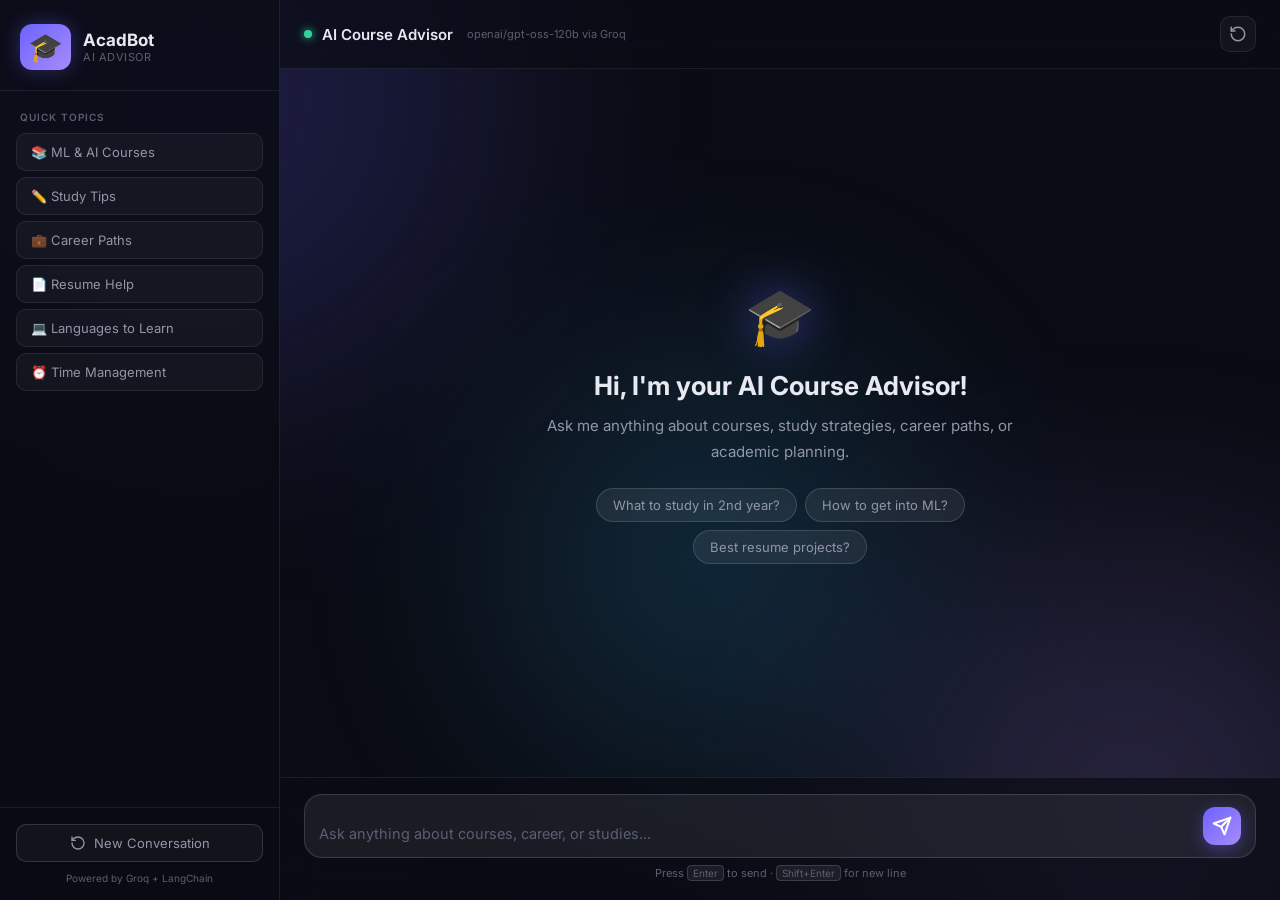
==== CHATBOT/templates/index.html @ 5ac53684 "Embed self-contained inline CSS and JS inside index.html for instant Vercel rendering" ====
<!DOCTYPE html>
<html lang="en">
<head>
  <meta charset="UTF-8" />
  <meta name="viewport" content="width=device-width, initial-scale=1.0" />
  <title>AI Course Advisor — Powered by Groq</title>
  <meta name="description" content="Your personal AI academic advisor for engineering students. Get instant help with courses, study tips, and career guidance." />
  <link rel="preconnect" href="https://fonts.googleapis.com" />
  <link href="https://fonts.googleapis.com/css2?family=Inter:wght@300;400;500;600;700&display=swap" rel="stylesheet" />
  <style>
/* =============================================
   AcadBot – AI Course Advisor — Global Styles
   ============================================= */

*, *::before, *::after { box-sizing: border-box; margin: 0; padding: 0; }

:root {
  --bg:           #0a0c14;
  --bg-2:         #0f1221;
  --surface:      rgba(255,255,255,0.04);
  --surface-2:    rgba(255,255,255,0.07);
  --border:       rgba(255,255,255,0.08);
  --border-2:     rgba(255,255,255,0.14);
  --accent:       #6c63ff;
  --accent-2:     #a78bfa;
  --accent-glow:  rgba(108,99,255,0.35);
  --user-bg:      linear-gradient(135deg, #6c63ff, #a78bfa);
  --bot-bg:       rgba(255,255,255,0.05);
  --text:         #e8e9f0;
  --text-2:       #9395a8;
  --text-3:       #5c5e72;
  --success:      #34d399;
  --sidebar-w:    280px;
  --radius:       18px;
  --radius-sm:    10px;
  --shadow:       0 8px 32px rgba(0,0,0,0.4);
  --transition:   0.2s ease;
}

html, body {
  height: 100%;
  font-family: 'Inter', -apple-system, sans-serif;
  background: var(--bg);
  color: var(--text);
  overflow: hidden;
}

/* ---- Animated background orbs ---- */
.bg-orbs {
  position: fixed; inset: 0; pointer-events: none; z-index: 0;
  overflow: hidden;
}
.orb {
  position: absolute; border-radius: 50%; filter: blur(120px); opacity: 0.18;
  animation: drift 20s ease-in-out infinite;
}
.orb-1 { width: 600px; height: 600px; background: #6c63ff; top: -200px; left: -100px; animation-delay: 0s; }
.orb-2 { width: 500px; height: 500px; background: #a78bfa; bottom: -150px; right: -100px; animation-delay: -8s; }
.orb-3 { width: 400px; height: 400px; background: #38bdf8; top: 40%; left: 40%; animation-delay: -14s; }

@keyframes drift {
  0%, 100% { transform: translate(0,0) scale(1); }
  33%       { transform: translate(30px,-40px) scale(1.06); }
  66%       { transform: translate(-20px,30px) scale(0.95); }
}

/* ---- App Layout ---- */
.app-wrapper {
  position: relative; z-index: 1;
  display: flex; height: 100vh; overflow: hidden;
}

/* ===================== SIDEBAR ===================== */
.sidebar {
  width: var(--sidebar-w);
  flex-shrink: 0;
  background: rgba(10,12,20,0.85);
  backdrop-filter: blur(20px);
  border-right: 1px solid var(--border);
  display: flex; flex-direction: column;
  transition: transform var(--transition);
  z-index: 100;
}

.sidebar-header {
  padding: 24px 20px 20px;
  border-bottom: 1px solid var(--border);
}
.logo {
  display: flex; align-items: center; gap: 12px;
}
.logo-icon {
  font-size: 28px;
  background: linear-gradient(135deg, var(--accent), var(--accent-2));
  border-radius: 12px; padding: 6px 8px;
  box-shadow: 0 0 20px var(--accent-glow);
}
.logo-title { display: block; font-size: 17px; font-weight: 700; color: var(--text); }
.logo-sub   { display: block; font-size: 11px; font-weight: 400; color: var(--text-3); letter-spacing: 0.5px; text-transform: uppercase; }

.sidebar-section {
  flex: 1; padding: 20px 16px; overflow-y: auto;
}
.sidebar-label {
  font-size: 10px; font-weight: 600; letter-spacing: 1px;
  text-transform: uppercase; color: var(--text-3); margin-bottom: 10px; padding-left: 4px;
}
.quick-btn {
  width: 100%; text-align: left; background: var(--surface);
  border: 1px solid var(--border); color: var(--text-2);
  padding: 10px 14px; border-radius: var(--radius-sm); margin-bottom: 6px;
  font-size: 13px; font-family: inherit; cursor: pointer;
  transition: all var(--transition);
}
.quick-btn:hover {
  background: var(--surface-2); border-color: var(--accent);
  color: var(--text); transform: translateX(4px);
}

.sidebar-footer {
  padding: 16px; border-top: 1px solid var(--border);
}
.reset-btn {
  width: 100%; display: flex; align-items: center; justify-content: center; gap: 8px;
  background: var(--surface); border: 1px solid var(--border-2);
  color: var(--text-2); padding: 10px; border-radius: var(--radius-sm);
  font-size: 13px; font-family: inherit; cursor: pointer;
  transition: all var(--transition);
}
.reset-btn:hover { background: rgba(108,99,255,0.12); border-color: var(--accent); color: var(--accent-2); }
.sidebar-powered {
  text-align: center; font-size: 10px; color: var(--text-3); margin-top: 10px;
}

/* ===================== MAIN CHAT ===================== */
.chat-main {
  flex: 1; display: flex; flex-direction: column; overflow: hidden;
  min-width: 0;
}

/* Header */
.chat-header {
  display: flex; align-items: center; gap: 14px;
  padding: 16px 24px;
  background: rgba(10,12,20,0.7); backdrop-filter: blur(20px);
  border-bottom: 1px solid var(--border);
  flex-shrink: 0;
}
.menu-toggle {
  display: none; background: none; border: none; color: var(--text-2);
  cursor: pointer; padding: 4px; border-radius: 8px;
  transition: all var(--transition);
}
.menu-toggle:hover { background: var(--surface-2); color: var(--text); }
.header-info { display: flex; align-items: center; gap: 10px; flex: 1; }
.status-dot {
  width: 8px; height: 8px; border-radius: 50%; background: var(--success);
  box-shadow: 0 0 8px var(--success); flex-shrink: 0;
  animation: pulse-dot 2s ease-in-out infinite;
}
@keyframes pulse-dot {
  0%, 100% { box-shadow: 0 0 8px var(--success); }
  50%       { box-shadow: 0 0 16px var(--success); }
}
.header-title { font-size: 15px; font-weight: 600; }
.header-model { font-size: 11px; color: var(--text-3); margin-left: 4px; display: none; }
.header-actions { display: flex; gap: 8px; }
.icon-btn {
  background: var(--surface); border: 1px solid var(--border);
  color: var(--text-2); padding: 8px; border-radius: 10px; cursor: pointer;
  display: flex; align-items: center; justify-content: center;
  transition: all var(--transition);
}
.icon-btn:hover { background: var(--surface-2); color: var(--text); border-color: var(--border-2); }

/* Messages */
.chat-messages {
  flex: 1; overflow-y: auto; padding: 32px 24px;
  display: flex; flex-direction: column; gap: 20px;
  scroll-behavior: smooth;
}
.chat-messages::-webkit-scrollbar { width: 4px; }
.chat-messages::-webkit-scrollbar-track { background: transparent; }
.chat-messages::-webkit-scrollbar-thumb { background: var(--border-2); border-radius: 2px; }

/* Welcome */
.welcome-block {
  display: flex; flex-direction: column; align-items: center;
  text-align: center; padding: 40px 20px; max-width: 560px; margin: auto;
  animation: fadeUp 0.5s ease both;
}
.welcome-avatar {
  font-size: 56px; margin-bottom: 20px;
  filter: drop-shadow(0 0 24px rgba(108,99,255,0.5));
  animation: float 4s ease-in-out infinite;
}
@keyframes float {
  0%, 100% { transform: translateY(0); }
  50%       { transform: translateY(-10px); }
}
.welcome-title { font-size: 26px; font-weight: 700; margin-bottom: 12px; }
.welcome-sub { font-size: 15px; color: var(--text-2); line-height: 1.7; margin-bottom: 24px; }
.welcome-chips { display: flex; flex-wrap: wrap; gap: 8px; justify-content: center; }
.chip {
  padding: 8px 16px; border-radius: 100px; font-size: 13px;
  background: var(--surface-2); border: 1px solid var(--border-2);
  color: var(--text-2); cursor: pointer; transition: all var(--transition);
}
.chip:hover { background: rgba(108,99,255,0.2); border-color: var(--accent); color: var(--accent-2); }

/* Message rows */
.message-row {
  display: flex; align-items: flex-end; gap: 10px;
  animation: fadeUp 0.3s ease both;
}
.message-row.user  { flex-direction: row-reverse; }
.message-row.bot   { flex-direction: row; }

@keyframes fadeUp {
  from { opacity: 0; transform: translateY(14px); }
  to   { opacity: 1; transform: translateY(0); }
}

.avatar {
  width: 34px; height: 34px; border-radius: 50%; flex-shrink: 0;
  display: flex; align-items: center; justify-content: center; font-size: 16px;
}
.user .avatar { background: var(--user-bg); }
.bot  .avatar { background: var(--surface-2); border: 1px solid var(--border-2); }

.bubble {
  max-width: 72%; padding: 14px 18px; border-radius: var(--radius);
  font-size: 14.5px; line-height: 1.75; word-break: break-word;
}
.user .bubble {
  background: var(--user-bg);
  border-bottom-right-radius: 4px;
  box-shadow: 0 4px 20px rgba(108,99,255,0.3);
  color: #fff;
}
.bot .bubble {
  background: var(--bot-bg);
  border: 1px solid var(--border);
  border-bottom-left-radius: 4px;
  backdrop-filter: blur(12px);
}

/* Markdown-ish formatting in bot replies */
.bot .bubble p   { margin-bottom: 8px; }
.bot .bubble ul, .bot .bubble ol { padding-left: 20px; margin-bottom: 8px; }
.bot .bubble li  { margin-bottom: 4px; }
.bot .bubble strong { color: var(--accent-2); }
.bot .bubble code {
  background: rgba(255,255,255,0.08); padding: 2px 6px;
  border-radius: 5px; font-size: 13px; font-family: 'Courier New', monospace;
}

.timestamp {
  font-size: 10px; color: var(--text-3); margin-top: 4px;
  padding: 0 4px;
}
.user .timestamp { text-align: right; }

/* Typing indicator */
.typing-bubble {
  display: flex; align-items: center; gap: 5px;
  padding: 14px 18px;
}
.typing-bubble span {
  width: 7px; height: 7px; background: var(--text-3);
  border-radius: 50%; animation: bounce 1.2s ease-in-out infinite;
  display: inline-block;
}
.typing-bubble span:nth-child(2) { animation-delay: 0.2s; }
.typing-bubble span:nth-child(3) { animation-delay: 0.4s; }
@keyframes bounce {
  0%, 80%, 100% { transform: translateY(0); opacity: 0.5; }
  40%           { transform: translateY(-8px); opacity: 1; }
}

/* ===================== INPUT AREA ===================== */
.chat-input-area {
  padding: 16px 24px 20px;
  background: rgba(10,12,20,0.7); backdrop-filter: blur(20px);
  border-top: 1px solid var(--border); flex-shrink: 0;
}
.input-container {
  display: flex; align-items: flex-end; gap: 12px;
  background: var(--surface-2); border: 1px solid var(--border-2);
  border-radius: var(--radius); padding: 12px 14px;
  transition: border-color var(--transition), box-shadow var(--transition);
}
.input-container:focus-within {
  border-color: var(--accent);
  box-shadow: 0 0 0 3px var(--accent-glow);
}
.chat-input {
  flex: 1; background: none; border: none; outline: none; resize: none;
  color: var(--text); font-family: inherit; font-size: 14.5px;
  line-height: 1.5; max-height: 160px; overflow-y: auto;
}
.chat-input::placeholder { color: var(--text-3); }
.chat-input::-webkit-scrollbar { width: 3px; }
.chat-input::-webkit-scrollbar-thumb { background: var(--border-2); }

.send-btn {
  flex-shrink: 0; width: 38px; height: 38px;
  background: linear-gradient(135deg, var(--accent), var(--accent-2));
  border: none; border-radius: 12px; cursor: pointer;
  color: #fff; display: flex; align-items: center; justify-content: center;
  transition: all var(--transition);
  box-shadow: 0 4px 16px rgba(108,99,255,0.4);
}
.send-btn:hover  { transform: scale(1.08); box-shadow: 0 6px 20px rgba(108,99,255,0.6); }
.send-btn:active { transform: scale(0.95); }
.send-btn:disabled { opacity: 0.4; cursor: not-allowed; transform: none; }

.input-hint {
  font-size: 11px; color: var(--text-3); margin-top: 8px; text-align: center;
}
.input-hint kbd {
  background: var(--surface-2); border: 1px solid var(--border-2);
  border-radius: 4px; padding: 1px 5px; font-size: 10px; font-family: inherit;
}

/* ===================== RESPONSIVE ===================== */
@media (max-width: 768px) {
  .sidebar {
    position: fixed; top: 0; left: 0; height: 100%;
    transform: translateX(-100%);
  }
  .sidebar.open { transform: translateX(0); box-shadow: var(--shadow); }
  .menu-toggle { display: flex; }
  .header-model { display: none !important; }
  .chat-messages { padding: 20px 16px; }
  .chat-input-area { padding: 12px 16px 16px; }
  .bubble { max-width: 88%; }
  .welcome-title { font-size: 20px; }
}

@media (min-width: 900px) {
  .header-model { display: inline; }
}
  </style>
</head>
<body>
  <div class="bg-orbs">
    <div class="orb orb-1"></div>
    <div class="orb orb-2"></div>
    <div class="orb orb-3"></div>
  </div>

  <div class="app-wrapper">
    <!-- Sidebar -->
    <aside class="sidebar">
      <div class="sidebar-header">
        <div class="logo">
          <div class="logo-icon">🎓</div>
          <div class="logo-text">
            <span class="logo-title">AcadBot</span>
            <span class="logo-sub">AI Advisor</span>
          </div>
        </div>
      </div>

      <div class="sidebar-section">
        <p class="sidebar-label">Quick Topics</p>
        <button class="quick-btn" data-msg="What ML and AI courses should I take in 3rd year engineering?">📚 ML & AI Courses</button>
        <button class="quick-btn" data-msg="Give me the best study tips for engineering exams.">✏️ Study Tips</button>
        <button class="quick-btn" data-msg="What are the best career paths after a CS engineering degree?">💼 Career Paths</button>
        <button class="quick-btn" data-msg="How do I build a strong resume as an engineering student?">📄 Resume Help</button>
        <button class="quick-btn" data-msg="What programming languages should I learn in college?">💻 Languages to Learn</button>
        <button class="quick-btn" data-msg="How can I manage my time better as a student?">⏰ Time Management</button>
      </div>

      <div class="sidebar-footer">
        <button class="reset-btn" id="resetBtn">
          <svg xmlns="http://www.w3.org/2000/svg" width="16" height="16" viewBox="0 0 24 24" fill="none" stroke="currentColor" stroke-width="2" stroke-linecap="round" stroke-linejoin="round"><path d="M3 12a9 9 0 1 0 9-9 9.75 9.75 0 0 0-6.74 2.74L3 8"/><path d="M3 3v5h5"/></svg>
          New Conversation
        </button>
        <p class="sidebar-powered">Powered by Groq + LangChain</p>
      </div>
    </aside>

    <!-- Main Chat Area -->
    <main class="chat-main">
      <header class="chat-header">
        <button class="menu-toggle" id="menuToggle" aria-label="Toggle sidebar">
          <svg xmlns="http://www.w3.org/2000/svg" width="20" height="20" viewBox="0 0 24 24" fill="none" stroke="currentColor" stroke-width="2" stroke-linecap="round" stroke-linejoin="round"><line x1="3" y1="6" x2="21" y2="6"/><line x1="3" y1="12" x2="21" y2="12"/><line x1="3" y1="18" x2="21" y2="18"/></svg>
        </button>
        <div class="header-info">
          <div class="status-dot"></div>
          <span class="header-title">AI Course Advisor</span>
          <span class="header-model">openai/gpt-oss-120b via Groq</span>
        </div>
        <div class="header-actions">
          <button class="icon-btn" id="resetBtnHeader" title="Clear chat">
            <svg xmlns="http://www.w3.org/2000/svg" width="18" height="18" viewBox="0 0 24 24" fill="none" stroke="currentColor" stroke-width="2" stroke-linecap="round" stroke-linejoin="round"><path d="M3 12a9 9 0 1 0 9-9 9.75 9.75 0 0 0-6.74 2.74L3 8"/><path d="M3 3v5h5"/></svg>
          </button>
        </div>
      </header>

      <div class="chat-messages" id="chatMessages">
        <!-- Welcome message -->
        <div class="welcome-block">
          <div class="welcome-avatar">🎓</div>
          <h1 class="welcome-title">Hi, I'm your AI Course Advisor!</h1>
          <p class="welcome-sub">Ask me anything about courses, study strategies, career paths, or academic planning.</p>
          <div class="welcome-chips">
            <span class="chip" data-msg="What should I study in 2nd year CS?">What to study in 2nd year?</span>
            <span class="chip" data-msg="How do I get into machine learning?">How to get into ML?</span>
            <span class="chip" data-msg="Best projects for my resume?">Best resume projects?</span>
          </div>
        </div>
      </div>

      <div class="chat-input-area">
        <div class="input-container">
          <textarea
            id="userInput"
            class="chat-input"
            placeholder="Ask anything about courses, career, or studies..."
            rows="1"
            autocomplete="off"
          ></textarea>
          <button class="send-btn" id="sendBtn" aria-label="Send message">
            <svg xmlns="http://www.w3.org/2000/svg" width="20" height="20" viewBox="0 0 24 24" fill="none" stroke="currentColor" stroke-width="2.5" stroke-linecap="round" stroke-linejoin="round"><line x1="22" y1="2" x2="11" y2="13"/><polygon points="22 2 15 22 11 13 2 9 22 2"/></svg>
          </button>
        </div>
        <p class="input-hint">Press <kbd>Enter</kbd> to send · <kbd>Shift+Enter</kbd> for new line</p>
      </div>
    </main>
  </div>

  <script>
/* ====== AcadBot – Frontend Logic ====== */

const chatMessages = document.getElementById('chatMessages');
const userInput    = document.getElementById('userInput');
const sendBtn      = document.getElementById('sendBtn');
const resetBtn     = document.getElementById('resetBtn');
const resetBtnHeader = document.getElementById('resetBtnHeader');
const menuToggle   = document.getElementById('menuToggle');
const sidebar      = document.querySelector('.sidebar');

// ---- Sidebar toggle (mobile) ----
menuToggle?.addEventListener('click', () => sidebar.classList.toggle('open'));
document.addEventListener('click', (e) => {
  if (sidebar.classList.contains('open') &&
      !sidebar.contains(e.target) &&
      !menuToggle.contains(e.target)) {
    sidebar.classList.remove('open');
  }
});

// ---- Auto-resize textarea ----
userInput.addEventListener('input', () => {
  userInput.style.height = 'auto';
  userInput.style.height = Math.min(userInput.scrollHeight, 160) + 'px';
});

// ---- Send on Enter (Shift+Enter for newline) ----
userInput.addEventListener('keydown', (e) => {
  if (e.key === 'Enter' && !e.shiftKey) {
    e.preventDefault();
    sendMessage();
  }
});

sendBtn.addEventListener('click', sendMessage);

// ---- Quick topic buttons ----
document.querySelectorAll('.quick-btn').forEach(btn => {
  btn.addEventListener('click', () => {
    userInput.value = btn.dataset.msg;
    sidebar.classList.remove('open');
    sendMessage();
  });
});

// ---- Chips on welcome screen ----
document.querySelectorAll('.chip').forEach(chip => {
  chip.addEventListener('click', () => {
    userInput.value = chip.dataset.msg;
    sendMessage();
  });
});

// ---- Reset ----
[resetBtn, resetBtnHeader].forEach(btn => btn?.addEventListener('click', resetChat));

async function resetChat() {
  try {
    await fetch('/reset', { method: 'POST' });
    chatMessages.innerHTML = '';
    appendWelcome();
    userInput.value = '';
    userInput.style.height = 'auto';
  } catch (err) {
    console.error('Reset failed:', err);
  }
}

// ---- Main send function ----
async function sendMessage() {
  const text = userInput.value.trim();
  if (!text || sendBtn.disabled) return;

  removeWelcome();
  appendMessage('user', text);
  userInput.value = '';
  userInput.style.height = 'auto';

  setSending(true);
  const typingEl = appendTyping();

  try {
    const res = await fetch('/chat', {
      method: 'POST',
      headers: { 'Content-Type': 'application/json' },
      body: JSON.stringify({ message: text })
    });
    const data = await res.json();
    typingEl.remove();

    if (data.reply) {
      appendMessage('bot', data.reply);
    } else {
      appendMessage('bot', `⚠️ Error: ${data.error || 'Unknown error'}`);
    }
  } catch (err) {
    typingEl.remove();
    appendMessage('bot', '⚠️ Could not connect to server. Make sure the Flask app is running.');
  } finally {
    setSending(false);
    userInput.focus();
  }
}

// ---- Helpers ----
function setSending(state) {
  sendBtn.disabled = state;
  userInput.disabled = state;
}

function removeWelcome() {
  document.querySelector('.welcome-block')?.remove();
}

function appendMessage(role, text) {
  const row = document.createElement('div');
  row.className = `message-row ${role}`;

  const avatar = document.createElement('div');
  avatar.className = 'avatar';
  avatar.textContent = role === 'user' ? '👤' : '🎓';

  const bubble = document.createElement('div');
  bubble.className = 'bubble';
  bubble.innerHTML = formatText(text);

  const ts = document.createElement('div');
  ts.className = 'timestamp';
  ts.textContent = now();

  const wrapper = document.createElement('div');
  wrapper.style.display = 'flex';
  wrapper.style.flexDirection = 'column';
  wrapper.style.alignItems = role === 'user' ? 'flex-end' : 'flex-start';
  wrapper.appendChild(bubble);
  wrapper.appendChild(ts);

  row.appendChild(avatar);
  row.appendChild(wrapper);

  chatMessages.appendChild(row);
  scrollBottom();
  return row;
}

function appendTyping() {
  const row = document.createElement('div');
  row.className = 'message-row bot';

  const avatar = document.createElement('div');
  avatar.className = 'avatar';
  avatar.textContent = '🎓';

  const bubble = document.createElement('div');
  bubble.className = 'bubble typing-bubble';
  bubble.innerHTML = '<span></span><span></span><span></span>';

  row.appendChild(avatar);
  row.appendChild(bubble);
  chatMessages.appendChild(row);
  scrollBottom();
  return row;
}

function appendWelcome() {
  const el = document.createElement('div');
  el.className = 'welcome-block';
  el.innerHTML = `
    <div class="welcome-avatar">🎓</div>
    <h1 class="welcome-title">Hi, I'm your AI Course Advisor!</h1>
    <p class="welcome-sub">Ask me anything about courses, study strategies, career paths, or academic planning.</p>
    <div class="welcome-chips">
      <span class="chip" data-msg="What should I study in 2nd year CS?">What to study in 2nd year?</span>
      <span class="chip" data-msg="How do I get into machine learning?">How to get into ML?</span>
      <span class="chip" data-msg="Best projects for my resume?">Best resume projects?</span>
    </div>`;
  chatMessages.appendChild(el);
  el.querySelectorAll('.chip').forEach(c => {
    c.addEventListener('click', () => { userInput.value = c.dataset.msg; sendMessage(); });
  });
}

function formatText(text) {
  return text
    .replace(/&/g, '&amp;').replace(/</g, '&lt;').replace(/>/g, '&gt;')
    .replace(/\*\*(.+?)\*\*/g, '<strong>$1</strong>')
    .replace(/`([^`]+)`/g, '<code>$1</code>')
    .replace(/^#{1,3} (.+)$/gm, '<strong>$1</strong>')
    .replace(/^\* (.+)$/gm, '<li>$1</li>')
    .replace(/^- (.+)$/gm, '<li>$1</li>')
    .replace(/(<li>.*<\/li>)/gs, '<ul>$1</ul>')
    .replace(/\n\n+/g, '</p><p>')
    .replace(/\n/g, '<br>')
    .replace(/^(.+)$/, '<p>$1</p>');
}

function scrollBottom() {
  chatMessages.scrollTop = chatMessages.scrollHeight;
}

function now() {
  return new Date().toLocaleTimeString([], { hour: '2-digit', minute: '2-digit' });
}
  </script>
</body>
</html>
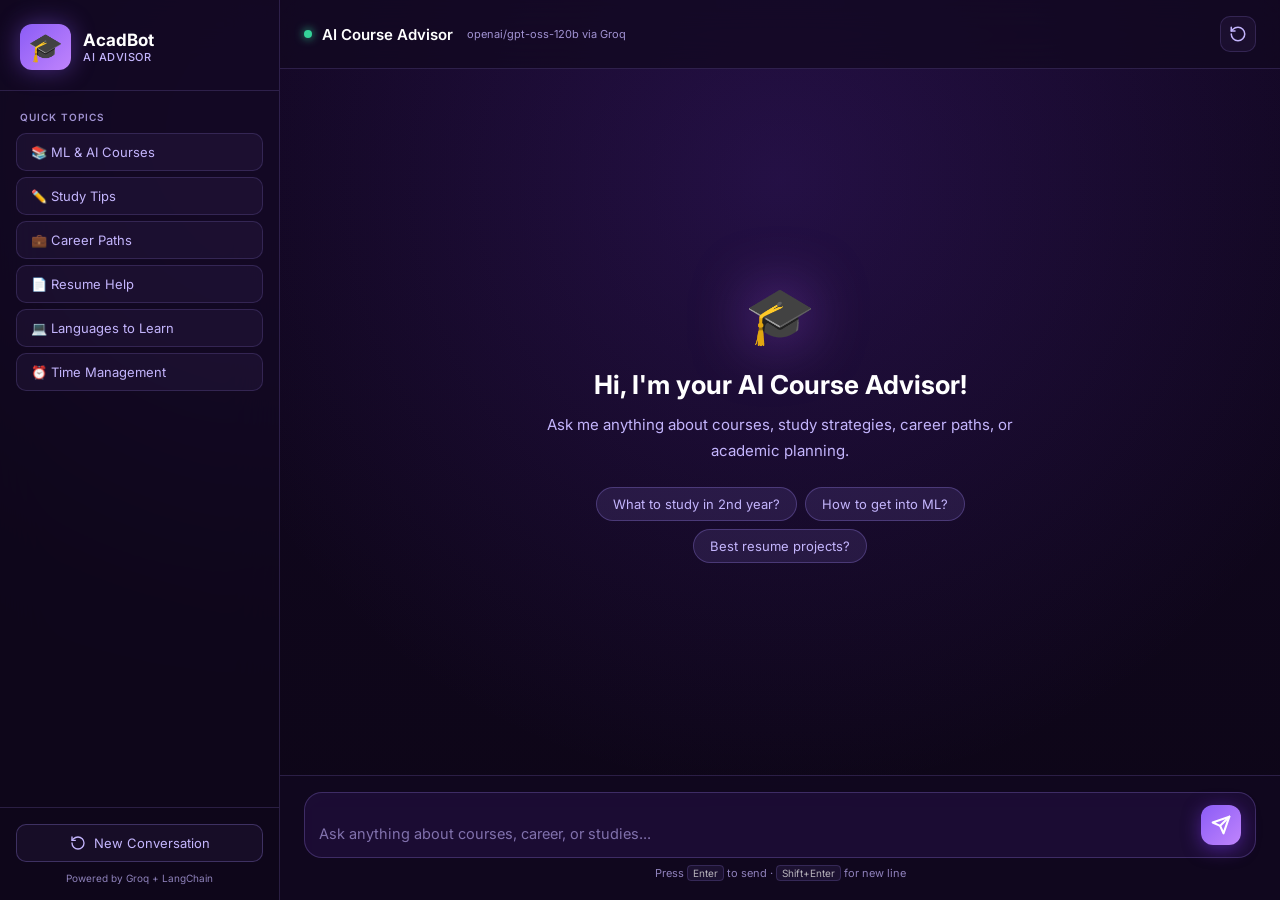
==== commit fa01d215: "Enhance UI with rich deep purple ambient background and vibrant glassmorphism theme" ====
--- a/CHATBOT/templates/index.html
+++ b/CHATBOT/templates/index.html
@@ -9,59 +9,59 @@
   <link href="https://fonts.googleapis.com/css2?family=Inter:wght@300;400;500;600;700&display=swap" rel="stylesheet" />
   <style>
 /* =============================================
-   AcadBot – AI Course Advisor — Global Styles
+   AcadBot – Rich Purple Glassmorphism Styles
    ============================================= */
 
 *, *::before, *::after { box-sizing: border-box; margin: 0; padding: 0; }
 
 :root {
-  --bg:           #0a0c14;
-  --bg-2:         #0f1221;
-  --surface:      rgba(255,255,255,0.04);
-  --surface-2:    rgba(255,255,255,0.07);
-  --border:       rgba(255,255,255,0.08);
-  --border-2:     rgba(255,255,255,0.14);
-  --accent:       #6c63ff;
-  --accent-2:     #a78bfa;
-  --accent-glow:  rgba(108,99,255,0.35);
-  --user-bg:      linear-gradient(135deg, #6c63ff, #a78bfa);
-  --bot-bg:       rgba(255,255,255,0.05);
-  --text:         #e8e9f0;
-  --text-2:       #9395a8;
-  --text-3:       #5c5e72;
+  --bg:           #0d0617;
+  --bg-2:         #150a24;
+  --surface:      rgba(167, 139, 250, 0.06);
+  --surface-2:    rgba(167, 139, 250, 0.12);
+  --border:       rgba(167, 139, 250, 0.18);
+  --border-2:     rgba(167, 139, 250, 0.28);
+  --accent:       #8b5cf6;
+  --accent-2:     #c084fc;
+  --accent-glow:  rgba(139, 92, 246, 0.45);
+  --user-bg:      linear-gradient(135deg, #7c3aed, #c084fc);
+  --bot-bg:       rgba(124, 58, 237, 0.12);
+  --text:         #f3e8ff;
+  --text-2:       #c4b5fd;
+  --text-3:       #8b5cf6;
   --success:      #34d399;
   --sidebar-w:    280px;
   --radius:       18px;
   --radius-sm:    10px;
-  --shadow:       0 8px 32px rgba(0,0,0,0.4);
+  --shadow:       0 8px 32px rgba(13, 6, 23, 0.7);
   --transition:   0.2s ease;
 }
 
 html, body {
   height: 100%;
   font-family: 'Inter', -apple-system, sans-serif;
-  background: var(--bg);
+  background: radial-gradient(circle at 50% 0%, #1e0b36 0%, #0d0617 70%);
   color: var(--text);
   overflow: hidden;
 }
 
-/* ---- Animated background orbs ---- */
+/* ---- Rich Purple Animated background orbs ---- */
 .bg-orbs {
   position: fixed; inset: 0; pointer-events: none; z-index: 0;
   overflow: hidden;
 }
 .orb {
-  position: absolute; border-radius: 50%; filter: blur(120px); opacity: 0.18;
+  position: absolute; border-radius: 50%; filter: blur(100px); opacity: 0.35;
   animation: drift 20s ease-in-out infinite;
 }
-.orb-1 { width: 600px; height: 600px; background: #6c63ff; top: -200px; left: -100px; animation-delay: 0s; }
-.orb-2 { width: 500px; height: 500px; background: #a78bfa; bottom: -150px; right: -100px; animation-delay: -8s; }
-.orb-3 { width: 400px; height: 400px; background: #38bdf8; top: 40%; left: 40%; animation-delay: -14s; }
+.orb-1 { width: 700px; height: 700px; background: radial-gradient(circle, #7c3aed, #4c1d95); top: -200px; left: -100px; animation-delay: 0s; }
+.orb-2 { width: 600px; height: 600px; background: radial-gradient(circle, #a855f7, #6d28d9); bottom: -150px; right: -100px; animation-delay: -8s; }
+.orb-3 { width: 500px; height: 500px; background: radial-gradient(circle, #c084fc, #581c87); top: 35%; left: 35%; animation-delay: -14s; }
 
 @keyframes drift {
   0%, 100% { transform: translate(0,0) scale(1); }
-  33%       { transform: translate(30px,-40px) scale(1.06); }
-  66%       { transform: translate(-20px,30px) scale(0.95); }
+  33%       { transform: translate(40px,-50px) scale(1.08); }
+  66%       { transform: translate(-30px,40px) scale(0.92); }
 }
 
 /* ---- App Layout ---- */
@@ -74,8 +74,8 @@
 .sidebar {
   width: var(--sidebar-w);
   flex-shrink: 0;
-  background: rgba(10,12,20,0.85);
-  backdrop-filter: blur(20px);
+  background: rgba(15, 7, 28, 0.88);
+  backdrop-filter: blur(24px);
   border-right: 1px solid var(--border);
   display: flex; flex-direction: column;
   transition: transform var(--transition);
@@ -93,17 +93,17 @@
   font-size: 28px;
   background: linear-gradient(135deg, var(--accent), var(--accent-2));
   border-radius: 12px; padding: 6px 8px;
-  box-shadow: 0 0 20px var(--accent-glow);
-}
-.logo-title { display: block; font-size: 17px; font-weight: 700; color: var(--text); }
-.logo-sub   { display: block; font-size: 11px; font-weight: 400; color: var(--text-3); letter-spacing: 0.5px; text-transform: uppercase; }
+  box-shadow: 0 0 24px var(--accent-glow);
+}
+.logo-title { display: block; font-size: 17px; font-weight: 700; color: #fff; }
+.logo-sub   { display: block; font-size: 11px; font-weight: 500; color: var(--text-2); letter-spacing: 0.5px; text-transform: uppercase; }
 
 .sidebar-section {
   flex: 1; padding: 20px 16px; overflow-y: auto;
 }
 .sidebar-label {
   font-size: 10px; font-weight: 600; letter-spacing: 1px;
-  text-transform: uppercase; color: var(--text-3); margin-bottom: 10px; padding-left: 4px;
+  text-transform: uppercase; color: var(--text-2); margin-bottom: 10px; padding-left: 4px; opacity: 0.8;
 }
 .quick-btn {
   width: 100%; text-align: left; background: var(--surface);
@@ -113,8 +113,8 @@
   transition: all var(--transition);
 }
 .quick-btn:hover {
-  background: var(--surface-2); border-color: var(--accent);
-  color: var(--text); transform: translateX(4px);
+  background: var(--surface-2); border-color: var(--accent-2);
+  color: #fff; transform: translateX(4px); box-shadow: 0 4px 12px rgba(124,58,237,0.25);
 }
 
 .sidebar-footer {
@@ -127,22 +127,23 @@
   font-size: 13px; font-family: inherit; cursor: pointer;
   transition: all var(--transition);
 }
-.reset-btn:hover { background: rgba(108,99,255,0.12); border-color: var(--accent); color: var(--accent-2); }
+.reset-btn:hover { background: rgba(139,92,246,0.25); border-color: var(--accent-2); color: #fff; }
 .sidebar-powered {
-  text-align: center; font-size: 10px; color: var(--text-3); margin-top: 10px;
+  text-align: center; font-size: 10px; color: var(--text-2); margin-top: 10px; opacity: 0.7;
 }
 
 /* ===================== MAIN CHAT ===================== */
 .chat-main {
   flex: 1; display: flex; flex-direction: column; overflow: hidden;
   min-width: 0;
+  background: radial-gradient(circle at 50% 20%, rgba(124, 58, 237, 0.18), transparent 70%), linear-gradient(180deg, #120722 0%, #0d0617 100%);
 }
 
 /* Header */
 .chat-header {
   display: flex; align-items: center; gap: 14px;
   padding: 16px 24px;
-  background: rgba(10,12,20,0.7); backdrop-filter: blur(20px);
+  background: rgba(18, 8, 33, 0.75); backdrop-filter: blur(24px);
   border-bottom: 1px solid var(--border);
   flex-shrink: 0;
 }
@@ -151,19 +152,19 @@
   cursor: pointer; padding: 4px; border-radius: 8px;
   transition: all var(--transition);
 }
-.menu-toggle:hover { background: var(--surface-2); color: var(--text); }
+.menu-toggle:hover { background: var(--surface-2); color: #fff; }
 .header-info { display: flex; align-items: center; gap: 10px; flex: 1; }
 .status-dot {
   width: 8px; height: 8px; border-radius: 50%; background: var(--success);
-  box-shadow: 0 0 8px var(--success); flex-shrink: 0;
+  box-shadow: 0 0 10px var(--success); flex-shrink: 0;
   animation: pulse-dot 2s ease-in-out infinite;
 }
 @keyframes pulse-dot {
   0%, 100% { box-shadow: 0 0 8px var(--success); }
   50%       { box-shadow: 0 0 16px var(--success); }
 }
-.header-title { font-size: 15px; font-weight: 600; }
-.header-model { font-size: 11px; color: var(--text-3); margin-left: 4px; display: none; }
+.header-title { font-size: 15px; font-weight: 600; color: #fff; }
+.header-model { font-size: 11px; color: var(--text-2); margin-left: 4px; display: none; opacity: 0.8; }
 .header-actions { display: flex; gap: 8px; }
 .icon-btn {
   background: var(--surface); border: 1px solid var(--border);
@@ -171,7 +172,7 @@
   display: flex; align-items: center; justify-content: center;
   transition: all var(--transition);
 }
-.icon-btn:hover { background: var(--surface-2); color: var(--text); border-color: var(--border-2); }
+.icon-btn:hover { background: var(--surface-2); color: #fff; border-color: var(--accent-2); }
 
 /* Messages */
 .chat-messages {
@@ -179,9 +180,9 @@
   display: flex; flex-direction: column; gap: 20px;
   scroll-behavior: smooth;
 }
-.chat-messages::-webkit-scrollbar { width: 4px; }
+.chat-messages::-webkit-scrollbar { width: 5px; }
 .chat-messages::-webkit-scrollbar-track { background: transparent; }
-.chat-messages::-webkit-scrollbar-thumb { background: var(--border-2); border-radius: 2px; }
+.chat-messages::-webkit-scrollbar-thumb { background: var(--border-2); border-radius: 3px; }
 
 /* Welcome */
 .welcome-block {
@@ -191,14 +192,14 @@
 }
 .welcome-avatar {
   font-size: 56px; margin-bottom: 20px;
-  filter: drop-shadow(0 0 24px rgba(108,99,255,0.5));
+  filter: drop-shadow(0 0 30px rgba(168, 85, 247, 0.6));
   animation: float 4s ease-in-out infinite;
 }
 @keyframes float {
   0%, 100% { transform: translateY(0); }
   50%       { transform: translateY(-10px); }
 }
-.welcome-title { font-size: 26px; font-weight: 700; margin-bottom: 12px; }
+.welcome-title { font-size: 26px; font-weight: 700; margin-bottom: 12px; color: #fff; }
 .welcome-sub { font-size: 15px; color: var(--text-2); line-height: 1.7; margin-bottom: 24px; }
 .welcome-chips { display: flex; flex-wrap: wrap; gap: 8px; justify-content: center; }
 .chip {
@@ -206,7 +207,7 @@
   background: var(--surface-2); border: 1px solid var(--border-2);
   color: var(--text-2); cursor: pointer; transition: all var(--transition);
 }
-.chip:hover { background: rgba(108,99,255,0.2); border-color: var(--accent); color: var(--accent-2); }
+.chip:hover { background: rgba(139,92,246,0.3); border-color: var(--accent-2); color: #fff; box-shadow: 0 4px 14px rgba(124,58,237,0.3); }
 
 /* Message rows */
 .message-row {
@@ -222,10 +223,10 @@
 }
 
 .avatar {
-  width: 34px; height: 34px; border-radius: 50%; flex-shrink: 0;
+  width: 36px; height: 36px; border-radius: 50%; flex-shrink: 0;
   display: flex; align-items: center; justify-content: center; font-size: 16px;
 }
-.user .avatar { background: var(--user-bg); }
+.user .avatar { background: var(--user-bg); box-shadow: 0 0 14px var(--accent-glow); }
 .bot  .avatar { background: var(--surface-2); border: 1px solid var(--border-2); }
 
 .bubble {
@@ -235,14 +236,15 @@
 .user .bubble {
   background: var(--user-bg);
   border-bottom-right-radius: 4px;
-  box-shadow: 0 4px 20px rgba(108,99,255,0.3);
+  box-shadow: 0 6px 24px rgba(124, 58, 237, 0.45);
   color: #fff;
 }
 .bot .bubble {
-  background: var(--bot-bg);
-  border: 1px solid var(--border);
+  background: rgba(124, 58, 237, 0.12);
+  border: 1px solid rgba(167, 139, 250, 0.22);
   border-bottom-left-radius: 4px;
-  backdrop-filter: blur(12px);
+  backdrop-filter: blur(16px);
+  box-shadow: 0 4px 20px rgba(13, 6, 23, 0.4);
 }
 
 /* Markdown-ish formatting in bot replies */
@@ -251,13 +253,13 @@
 .bot .bubble li  { margin-bottom: 4px; }
 .bot .bubble strong { color: var(--accent-2); }
 .bot .bubble code {
-  background: rgba(255,255,255,0.08); padding: 2px 6px;
-  border-radius: 5px; font-size: 13px; font-family: 'Courier New', monospace;
+  background: rgba(167, 139, 250, 0.15); padding: 2px 6px;
+  border-radius: 5px; font-size: 13px; font-family: 'Courier New', monospace; color: #fff;
 }
 
 .timestamp {
-  font-size: 10px; color: var(--text-3); margin-top: 4px;
-  padding: 0 4px;
+  font-size: 10px; color: var(--text-2); margin-top: 4px;
+  padding: 0 4px; opacity: 0.7;
 }
 .user .timestamp { text-align: right; }
 
@@ -267,7 +269,7 @@
   padding: 14px 18px;
 }
 .typing-bubble span {
-  width: 7px; height: 7px; background: var(--text-3);
+  width: 7px; height: 7px; background: var(--text-2);
   border-radius: 50%; animation: bounce 1.2s ease-in-out infinite;
   display: inline-block;
 }
@@ -281,46 +283,46 @@
 /* ===================== INPUT AREA ===================== */
 .chat-input-area {
   padding: 16px 24px 20px;
-  background: rgba(10,12,20,0.7); backdrop-filter: blur(20px);
+  background: rgba(18, 8, 33, 0.8); backdrop-filter: blur(24px);
   border-top: 1px solid var(--border); flex-shrink: 0;
 }
 .input-container {
   display: flex; align-items: flex-end; gap: 12px;
-  background: var(--surface-2); border: 1px solid var(--border-2);
+  background: rgba(124, 58, 237, 0.1); border: 1px solid rgba(167, 139, 250, 0.25);
   border-radius: var(--radius); padding: 12px 14px;
   transition: border-color var(--transition), box-shadow var(--transition);
 }
 .input-container:focus-within {
-  border-color: var(--accent);
-  box-shadow: 0 0 0 3px var(--accent-glow);
+  border-color: var(--accent-2);
+  box-shadow: 0 0 20px var(--accent-glow);
 }
 .chat-input {
   flex: 1; background: none; border: none; outline: none; resize: none;
-  color: var(--text); font-family: inherit; font-size: 14.5px;
+  color: #fff; font-family: inherit; font-size: 14.5px;
   line-height: 1.5; max-height: 160px; overflow-y: auto;
 }
-.chat-input::placeholder { color: var(--text-3); }
+.chat-input::placeholder { color: var(--text-2); opacity: 0.6; }
 .chat-input::-webkit-scrollbar { width: 3px; }
 .chat-input::-webkit-scrollbar-thumb { background: var(--border-2); }
 
 .send-btn {
-  flex-shrink: 0; width: 38px; height: 38px;
+  flex-shrink: 0; width: 40px; height: 40px;
   background: linear-gradient(135deg, var(--accent), var(--accent-2));
   border: none; border-radius: 12px; cursor: pointer;
   color: #fff; display: flex; align-items: center; justify-content: center;
   transition: all var(--transition);
-  box-shadow: 0 4px 16px rgba(108,99,255,0.4);
-}
-.send-btn:hover  { transform: scale(1.08); box-shadow: 0 6px 20px rgba(108,99,255,0.6); }
+  box-shadow: 0 4px 18px rgba(124, 58, 237, 0.5);
+}
+.send-btn:hover  { transform: scale(1.08); box-shadow: 0 6px 24px rgba(168, 85, 247, 0.7); }
 .send-btn:active { transform: scale(0.95); }
 .send-btn:disabled { opacity: 0.4; cursor: not-allowed; transform: none; }
 
 .input-hint {
-  font-size: 11px; color: var(--text-3); margin-top: 8px; text-align: center;
+  font-size: 11px; color: var(--text-2); margin-top: 8px; text-align: center; opacity: 0.7;
 }
 .input-hint kbd {
   background: var(--surface-2); border: 1px solid var(--border-2);
-  border-radius: 4px; padding: 1px 5px; font-size: 10px; font-family: inherit;
+  border-radius: 4px; padding: 1px 5px; font-size: 10px; font-family: inherit; color: #fff;
 }
 
 /* ===================== RESPONSIVE ===================== */
@@ -520,17 +522,27 @@
       headers: { 'Content-Type': 'application/json' },
       body: JSON.stringify({ message: text })
     });
-    const data = await res.json();
+
     typingEl.remove();
 
-    if (data.reply) {
-      appendMessage('bot', data.reply);
+    if (res.ok) {
+      const data = await res.json();
+      if (data.reply) {
+        appendMessage('bot', data.reply);
+      } else {
+        appendMessage('bot', `⚠️ ${data.error || 'No response from model.'}`);
+      }
     } else {
-      appendMessage('bot', `⚠️ Error: ${data.error || 'Unknown error'}`);
+      let errText = `Status ${res.status}`;
+      try {
+        const data = await res.json();
+        if (data.error) errText = data.error;
+      } catch (e) {}
+      appendMessage('bot', `⚠️ ${errText}`);
     }
   } catch (err) {
     typingEl.remove();
-    appendMessage('bot', '⚠️ Could not connect to server. Make sure the Flask app is running.');
+    appendMessage('bot', `⚠️ Connection error: ${err.message}`);
   } finally {
     setSending(false);
     userInput.focus();
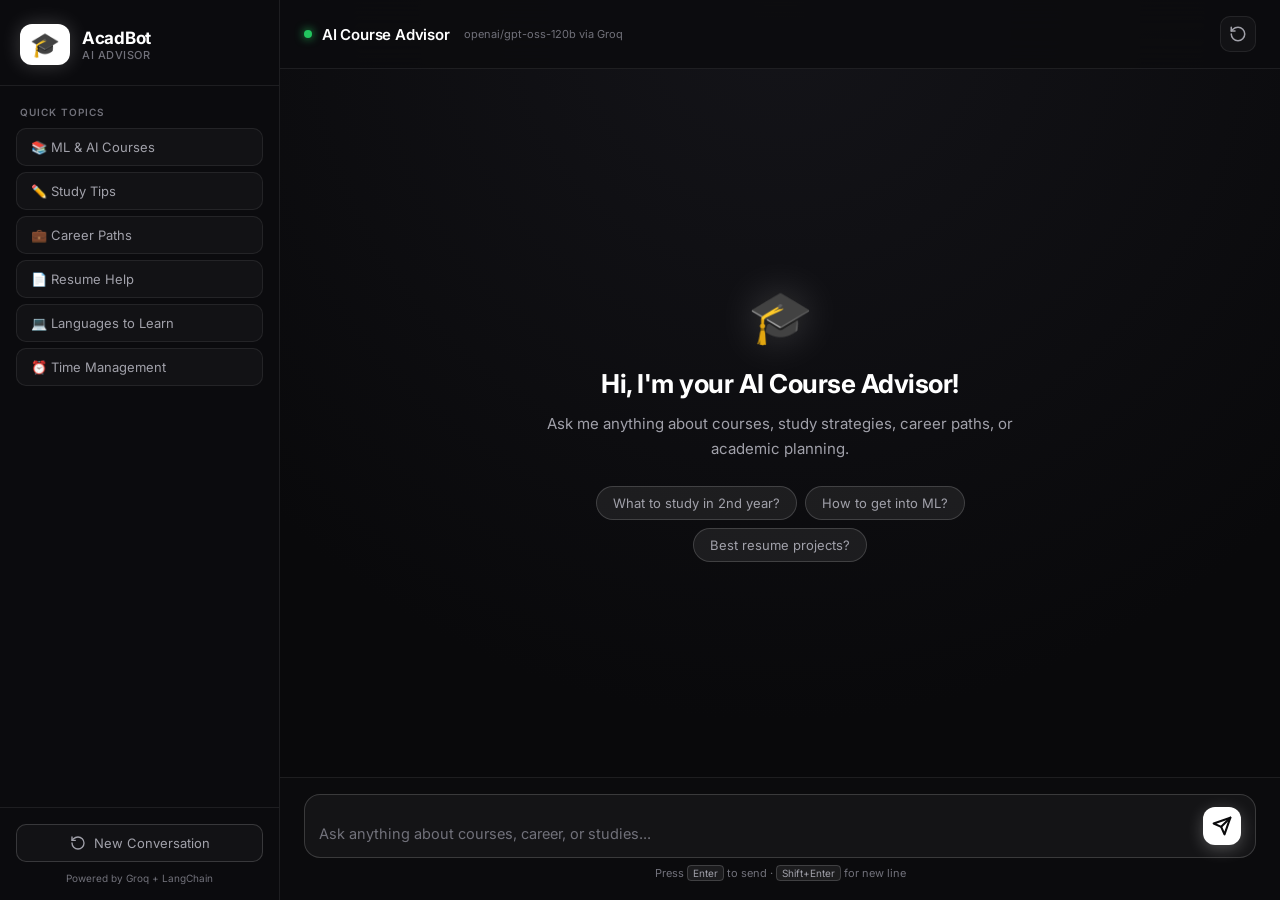
==== commit 23f5741e: "Transform UI into fresh premium monochrome black, slate grey and crisp white theme" ====
--- a/CHATBOT/templates/index.html
+++ b/CHATBOT/templates/index.html
@@ -9,59 +9,59 @@
   <link href="https://fonts.googleapis.com/css2?family=Inter:wght@300;400;500;600;700&display=swap" rel="stylesheet" />
   <style>
 /* =============================================
-   AcadBot – Rich Purple Glassmorphism Styles
+   AcadBot – Premium Monochrome Black/Grey UI
    ============================================= */
 
 *, *::before, *::after { box-sizing: border-box; margin: 0; padding: 0; }
 
 :root {
-  --bg:           #0d0617;
-  --bg-2:         #150a24;
-  --surface:      rgba(167, 139, 250, 0.06);
-  --surface-2:    rgba(167, 139, 250, 0.12);
-  --border:       rgba(167, 139, 250, 0.18);
-  --border-2:     rgba(167, 139, 250, 0.28);
-  --accent:       #8b5cf6;
-  --accent-2:     #c084fc;
-  --accent-glow:  rgba(139, 92, 246, 0.45);
-  --user-bg:      linear-gradient(135deg, #7c3aed, #c084fc);
-  --bot-bg:       rgba(124, 58, 237, 0.12);
-  --text:         #f3e8ff;
-  --text-2:       #c4b5fd;
-  --text-3:       #8b5cf6;
-  --success:      #34d399;
+  --bg:           #09090b;
+  --bg-2:         #121215;
+  --surface:      rgba(255, 255, 255, 0.03);
+  --surface-2:    rgba(255, 255, 255, 0.07);
+  --border:       rgba(255, 255, 255, 0.08);
+  --border-2:     rgba(255, 255, 255, 0.16);
+  --accent:       #ffffff;
+  --accent-2:     #e4e4e7;
+  --accent-glow:  rgba(255, 255, 255, 0.15);
+  --user-bg:      linear-gradient(135deg, #27272a, #18181b);
+  --bot-bg:       rgba(255, 255, 255, 0.03);
+  --text:         #f4f4f5;
+  --text-2:       #a1a1aa;
+  --text-3:       #71717a;
+  --success:      #22c55e;
   --sidebar-w:    280px;
-  --radius:       18px;
+  --radius:       16px;
   --radius-sm:    10px;
-  --shadow:       0 8px 32px rgba(13, 6, 23, 0.7);
+  --shadow:       0 8px 32px rgba(0, 0, 0, 0.8);
   --transition:   0.2s ease;
 }
 
 html, body {
   height: 100%;
   font-family: 'Inter', -apple-system, sans-serif;
-  background: radial-gradient(circle at 50% 0%, #1e0b36 0%, #0d0617 70%);
+  background: var(--bg);
   color: var(--text);
   overflow: hidden;
 }
 
-/* ---- Rich Purple Animated background orbs ---- */
+/* ---- Ambient Silver & Charcoal Orbs ---- */
 .bg-orbs {
   position: fixed; inset: 0; pointer-events: none; z-index: 0;
   overflow: hidden;
 }
 .orb {
-  position: absolute; border-radius: 50%; filter: blur(100px); opacity: 0.35;
-  animation: drift 20s ease-in-out infinite;
-}
-.orb-1 { width: 700px; height: 700px; background: radial-gradient(circle, #7c3aed, #4c1d95); top: -200px; left: -100px; animation-delay: 0s; }
-.orb-2 { width: 600px; height: 600px; background: radial-gradient(circle, #a855f7, #6d28d9); bottom: -150px; right: -100px; animation-delay: -8s; }
-.orb-3 { width: 500px; height: 500px; background: radial-gradient(circle, #c084fc, #581c87); top: 35%; left: 35%; animation-delay: -14s; }
+  position: absolute; border-radius: 50%; filter: blur(120px); opacity: 0.2;
+  animation: drift 22s ease-in-out infinite;
+}
+.orb-1 { width: 700px; height: 700px; background: radial-gradient(circle, rgba(255,255,255,0.12), rgba(39,39,42,0.02)); top: -200px; left: -100px; animation-delay: 0s; }
+.orb-2 { width: 600px; height: 600px; background: radial-gradient(circle, rgba(161,161,170,0.1), transparent); bottom: -150px; right: -100px; animation-delay: -8s; }
+.orb-3 { width: 500px; height: 500px; background: radial-gradient(circle, rgba(255,255,255,0.06), transparent); top: 35%; left: 35%; animation-delay: -14s; }
 
 @keyframes drift {
   0%, 100% { transform: translate(0,0) scale(1); }
-  33%       { transform: translate(40px,-50px) scale(1.08); }
-  66%       { transform: translate(-30px,40px) scale(0.92); }
+  33%       { transform: translate(30px,-40px) scale(1.06); }
+  66%       { transform: translate(-20px,30px) scale(0.94); }
 }
 
 /* ---- App Layout ---- */
@@ -74,7 +74,7 @@
 .sidebar {
   width: var(--sidebar-w);
   flex-shrink: 0;
-  background: rgba(15, 7, 28, 0.88);
+  background: rgba(12, 12, 15, 0.95);
   backdrop-filter: blur(24px);
   border-right: 1px solid var(--border);
   display: flex; flex-direction: column;
@@ -90,20 +90,21 @@
   display: flex; align-items: center; gap: 12px;
 }
 .logo-icon {
-  font-size: 28px;
-  background: linear-gradient(135deg, var(--accent), var(--accent-2));
-  border-radius: 12px; padding: 6px 8px;
-  box-shadow: 0 0 24px var(--accent-glow);
-}
-.logo-title { display: block; font-size: 17px; font-weight: 700; color: #fff; }
-.logo-sub   { display: block; font-size: 11px; font-weight: 500; color: var(--text-2); letter-spacing: 0.5px; text-transform: uppercase; }
+  font-size: 24px;
+  background: #ffffff;
+  color: #09090b;
+  border-radius: 12px; padding: 6px 10px;
+  box-shadow: 0 0 20px rgba(255, 255, 255, 0.2);
+}
+.logo-title { display: block; font-size: 17px; font-weight: 700; color: #ffffff; letter-spacing: -0.3px; }
+.logo-sub   { display: block; font-size: 11px; font-weight: 500; color: var(--text-3); letter-spacing: 0.5px; text-transform: uppercase; }
 
 .sidebar-section {
   flex: 1; padding: 20px 16px; overflow-y: auto;
 }
 .sidebar-label {
   font-size: 10px; font-weight: 600; letter-spacing: 1px;
-  text-transform: uppercase; color: var(--text-2); margin-bottom: 10px; padding-left: 4px; opacity: 0.8;
+  text-transform: uppercase; color: var(--text-3); margin-bottom: 10px; padding-left: 4px;
 }
 .quick-btn {
   width: 100%; text-align: left; background: var(--surface);
@@ -113,8 +114,8 @@
   transition: all var(--transition);
 }
 .quick-btn:hover {
-  background: var(--surface-2); border-color: var(--accent-2);
-  color: #fff; transform: translateX(4px); box-shadow: 0 4px 12px rgba(124,58,237,0.25);
+  background: var(--surface-2); border-color: var(--border-2);
+  color: #ffffff; transform: translateX(4px);
 }
 
 .sidebar-footer {
@@ -127,23 +128,23 @@
   font-size: 13px; font-family: inherit; cursor: pointer;
   transition: all var(--transition);
 }
-.reset-btn:hover { background: rgba(139,92,246,0.25); border-color: var(--accent-2); color: #fff; }
+.reset-btn:hover { background: rgba(255, 255, 255, 0.08); border-color: #ffffff; color: #ffffff; }
 .sidebar-powered {
-  text-align: center; font-size: 10px; color: var(--text-2); margin-top: 10px; opacity: 0.7;
+  text-align: center; font-size: 10px; color: var(--text-3); margin-top: 10px;
 }
 
 /* ===================== MAIN CHAT ===================== */
 .chat-main {
   flex: 1; display: flex; flex-direction: column; overflow: hidden;
   min-width: 0;
-  background: radial-gradient(circle at 50% 20%, rgba(124, 58, 237, 0.18), transparent 70%), linear-gradient(180deg, #120722 0%, #0d0617 100%);
+  background: radial-gradient(circle at 50% 0%, #141419 0%, #09090b 70%);
 }
 
 /* Header */
 .chat-header {
   display: flex; align-items: center; gap: 14px;
   padding: 16px 24px;
-  background: rgba(18, 8, 33, 0.75); backdrop-filter: blur(24px);
+  background: rgba(12, 12, 15, 0.85); backdrop-filter: blur(24px);
   border-bottom: 1px solid var(--border);
   flex-shrink: 0;
 }
@@ -152,7 +153,7 @@
   cursor: pointer; padding: 4px; border-radius: 8px;
   transition: all var(--transition);
 }
-.menu-toggle:hover { background: var(--surface-2); color: #fff; }
+.menu-toggle:hover { background: var(--surface-2); color: #ffffff; }
 .header-info { display: flex; align-items: center; gap: 10px; flex: 1; }
 .status-dot {
   width: 8px; height: 8px; border-radius: 50%; background: var(--success);
@@ -163,8 +164,8 @@
   0%, 100% { box-shadow: 0 0 8px var(--success); }
   50%       { box-shadow: 0 0 16px var(--success); }
 }
-.header-title { font-size: 15px; font-weight: 600; color: #fff; }
-.header-model { font-size: 11px; color: var(--text-2); margin-left: 4px; display: none; opacity: 0.8; }
+.header-title { font-size: 15px; font-weight: 600; color: #ffffff; letter-spacing: -0.2px; }
+.header-model { font-size: 11px; color: var(--text-3); margin-left: 4px; display: none; }
 .header-actions { display: flex; gap: 8px; }
 .icon-btn {
   background: var(--surface); border: 1px solid var(--border);
@@ -172,7 +173,7 @@
   display: flex; align-items: center; justify-content: center;
   transition: all var(--transition);
 }
-.icon-btn:hover { background: var(--surface-2); color: #fff; border-color: var(--accent-2); }
+.icon-btn:hover { background: var(--surface-2); color: #ffffff; border-color: var(--border-2); }
 
 /* Messages */
 .chat-messages {
@@ -180,9 +181,9 @@
   display: flex; flex-direction: column; gap: 20px;
   scroll-behavior: smooth;
 }
-.chat-messages::-webkit-scrollbar { width: 5px; }
+.chat-messages::-webkit-scrollbar { width: 4px; }
 .chat-messages::-webkit-scrollbar-track { background: transparent; }
-.chat-messages::-webkit-scrollbar-thumb { background: var(--border-2); border-radius: 3px; }
+.chat-messages::-webkit-scrollbar-thumb { background: var(--border-2); border-radius: 2px; }
 
 /* Welcome */
 .welcome-block {
@@ -191,15 +192,15 @@
   animation: fadeUp 0.5s ease both;
 }
 .welcome-avatar {
-  font-size: 56px; margin-bottom: 20px;
-  filter: drop-shadow(0 0 30px rgba(168, 85, 247, 0.6));
+  font-size: 52px; margin-bottom: 20px;
+  filter: drop-shadow(0 0 20px rgba(255, 255, 255, 0.2));
   animation: float 4s ease-in-out infinite;
 }
 @keyframes float {
   0%, 100% { transform: translateY(0); }
-  50%       { transform: translateY(-10px); }
-}
-.welcome-title { font-size: 26px; font-weight: 700; margin-bottom: 12px; color: #fff; }
+  50%       { transform: translateY(-8px); }
+}
+.welcome-title { font-size: 26px; font-weight: 700; margin-bottom: 12px; color: #ffffff; letter-spacing: -0.5px; }
 .welcome-sub { font-size: 15px; color: var(--text-2); line-height: 1.7; margin-bottom: 24px; }
 .welcome-chips { display: flex; flex-wrap: wrap; gap: 8px; justify-content: center; }
 .chip {
@@ -207,7 +208,7 @@
   background: var(--surface-2); border: 1px solid var(--border-2);
   color: var(--text-2); cursor: pointer; transition: all var(--transition);
 }
-.chip:hover { background: rgba(139,92,246,0.3); border-color: var(--accent-2); color: #fff; box-shadow: 0 4px 14px rgba(124,58,237,0.3); }
+.chip:hover { background: rgba(255, 255, 255, 0.12); border-color: #ffffff; color: #ffffff; }
 
 /* Message rows */
 .message-row {
@@ -223,11 +224,11 @@
 }
 
 .avatar {
-  width: 36px; height: 36px; border-radius: 50%; flex-shrink: 0;
-  display: flex; align-items: center; justify-content: center; font-size: 16px;
-}
-.user .avatar { background: var(--user-bg); box-shadow: 0 0 14px var(--accent-glow); }
-.bot  .avatar { background: var(--surface-2); border: 1px solid var(--border-2); }
+  width: 34px; height: 34px; border-radius: 50%; flex-shrink: 0;
+  display: flex; align-items: center; justify-content: center; font-size: 15px;
+}
+.user .avatar { background: #ffffff; color: #09090b; font-weight: bold; }
+.bot  .avatar { background: var(--surface-2); border: 1px solid var(--border-2); color: #ffffff; }
 
 .bubble {
   max-width: 72%; padding: 14px 18px; border-radius: var(--radius);
@@ -235,31 +236,32 @@
 }
 .user .bubble {
   background: var(--user-bg);
+  border: 1px solid var(--border-2);
   border-bottom-right-radius: 4px;
-  box-shadow: 0 6px 24px rgba(124, 58, 237, 0.45);
-  color: #fff;
+  box-shadow: 0 4px 20px rgba(0, 0, 0, 0.5);
+  color: #ffffff;
 }
 .bot .bubble {
-  background: rgba(124, 58, 237, 0.12);
-  border: 1px solid rgba(167, 139, 250, 0.22);
+  background: var(--bot-bg);
+  border: 1px solid var(--border);
   border-bottom-left-radius: 4px;
   backdrop-filter: blur(16px);
-  box-shadow: 0 4px 20px rgba(13, 6, 23, 0.4);
+  color: var(--text);
 }
 
 /* Markdown-ish formatting in bot replies */
 .bot .bubble p   { margin-bottom: 8px; }
 .bot .bubble ul, .bot .bubble ol { padding-left: 20px; margin-bottom: 8px; }
 .bot .bubble li  { margin-bottom: 4px; }
-.bot .bubble strong { color: var(--accent-2); }
+.bot .bubble strong { color: #ffffff; font-weight: 600; }
 .bot .bubble code {
-  background: rgba(167, 139, 250, 0.15); padding: 2px 6px;
-  border-radius: 5px; font-size: 13px; font-family: 'Courier New', monospace; color: #fff;
+  background: rgba(255, 255, 255, 0.08); padding: 2px 6px;
+  border-radius: 5px; font-size: 13px; font-family: 'Courier New', monospace; color: #ffffff;
 }
 
 .timestamp {
-  font-size: 10px; color: var(--text-2); margin-top: 4px;
-  padding: 0 4px; opacity: 0.7;
+  font-size: 10px; color: var(--text-3); margin-top: 4px;
+  padding: 0 4px;
 }
 .user .timestamp { text-align: right; }
 
@@ -269,60 +271,59 @@
   padding: 14px 18px;
 }
 .typing-bubble span {
-  width: 7px; height: 7px; background: var(--text-2);
+  width: 7px; height: 7px; background: var(--text-3);
   border-radius: 50%; animation: bounce 1.2s ease-in-out infinite;
   display: inline-block;
 }
 .typing-bubble span:nth-child(2) { animation-delay: 0.2s; }
 .typing-bubble span:nth-child(3) { animation-delay: 0.4s; }
 @keyframes bounce {
-  0%, 80%, 100% { transform: translateY(0); opacity: 0.5; }
+  0%, 80%, 100% { transform: translateY(0); opacity: 0.4; }
   40%           { transform: translateY(-8px); opacity: 1; }
 }
 
 /* ===================== INPUT AREA ===================== */
 .chat-input-area {
   padding: 16px 24px 20px;
-  background: rgba(18, 8, 33, 0.8); backdrop-filter: blur(24px);
+  background: rgba(12, 12, 15, 0.85); backdrop-filter: blur(24px);
   border-top: 1px solid var(--border); flex-shrink: 0;
 }
 .input-container {
   display: flex; align-items: flex-end; gap: 12px;
-  background: rgba(124, 58, 237, 0.1); border: 1px solid rgba(167, 139, 250, 0.25);
+  background: rgba(255, 255, 255, 0.04); border: 1px solid var(--border-2);
   border-radius: var(--radius); padding: 12px 14px;
   transition: border-color var(--transition), box-shadow var(--transition);
 }
 .input-container:focus-within {
-  border-color: var(--accent-2);
-  box-shadow: 0 0 20px var(--accent-glow);
+  border-color: #ffffff;
+  box-shadow: 0 0 20px rgba(255, 255, 255, 0.15);
 }
 .chat-input {
   flex: 1; background: none; border: none; outline: none; resize: none;
-  color: #fff; font-family: inherit; font-size: 14.5px;
+  color: #ffffff; font-family: inherit; font-size: 14.5px;
   line-height: 1.5; max-height: 160px; overflow-y: auto;
 }
-.chat-input::placeholder { color: var(--text-2); opacity: 0.6; }
+.chat-input::placeholder { color: var(--text-3); }
 .chat-input::-webkit-scrollbar { width: 3px; }
 .chat-input::-webkit-scrollbar-thumb { background: var(--border-2); }
 
 .send-btn {
-  flex-shrink: 0; width: 40px; height: 40px;
-  background: linear-gradient(135deg, var(--accent), var(--accent-2));
-  border: none; border-radius: 12px; cursor: pointer;
-  color: #fff; display: flex; align-items: center; justify-content: center;
+  flex-shrink: 0; width: 38px; height: 38px;
+  background: #ffffff; border: none; border-radius: 12px; cursor: pointer;
+  color: #09090b; display: flex; align-items: center; justify-content: center;
   transition: all var(--transition);
-  box-shadow: 0 4px 18px rgba(124, 58, 237, 0.5);
-}
-.send-btn:hover  { transform: scale(1.08); box-shadow: 0 6px 24px rgba(168, 85, 247, 0.7); }
+  box-shadow: 0 4px 16px rgba(255, 255, 255, 0.25);
+}
+.send-btn:hover  { transform: scale(1.08); background: #f4f4f5; box-shadow: 0 6px 20px rgba(255, 255, 255, 0.4); }
 .send-btn:active { transform: scale(0.95); }
-.send-btn:disabled { opacity: 0.4; cursor: not-allowed; transform: none; }
+.send-btn:disabled { opacity: 0.3; cursor: not-allowed; transform: none; }
 
 .input-hint {
-  font-size: 11px; color: var(--text-2); margin-top: 8px; text-align: center; opacity: 0.7;
+  font-size: 11px; color: var(--text-3); margin-top: 8px; text-align: center;
 }
 .input-hint kbd {
   background: var(--surface-2); border: 1px solid var(--border-2);
-  border-radius: 4px; padding: 1px 5px; font-size: 10px; font-family: inherit; color: #fff;
+  border-radius: 4px; padding: 1px 5px; font-size: 10px; font-family: inherit; color: var(--text-2);
 }
 
 /* ===================== RESPONSIVE ===================== */
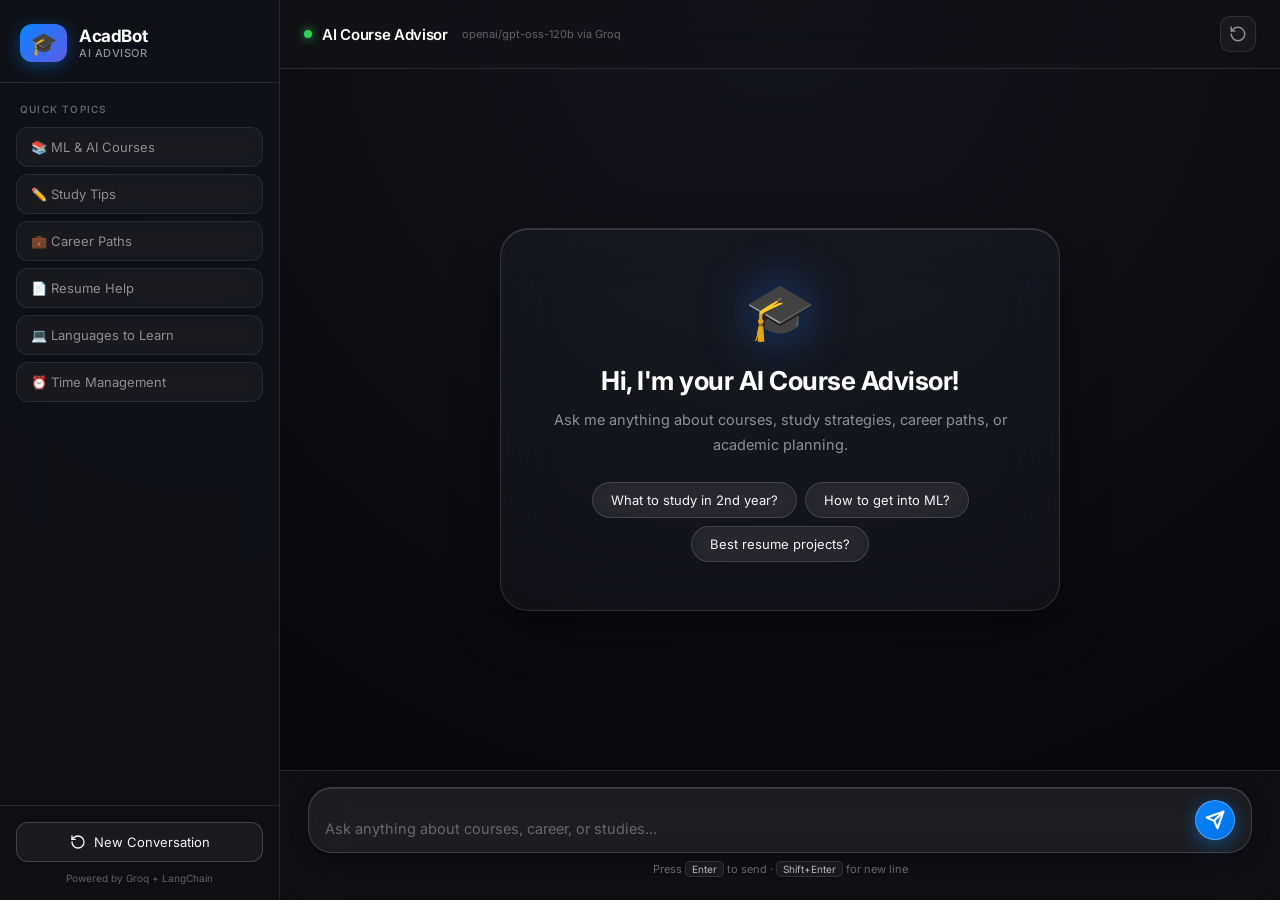
==== commit 9c211284: "Transform texting conversation area into Apple iOS/macOS smooth frosted glass design system" ====
--- a/CHATBOT/templates/index.html
+++ b/CHATBOT/templates/index.html
@@ -9,59 +9,60 @@
   <link href="https://fonts.googleapis.com/css2?family=Inter:wght@300;400;500;600;700&display=swap" rel="stylesheet" />
   <style>
 /* =============================================
-   AcadBot – Premium Monochrome Black/Grey UI
+   AcadBot – Apple iOS / macOS Frosted Glass UI
    ============================================= */
 
 *, *::before, *::after { box-sizing: border-box; margin: 0; padding: 0; }
 
 :root {
-  --bg:           #09090b;
-  --bg-2:         #121215;
-  --surface:      rgba(255, 255, 255, 0.03);
-  --surface-2:    rgba(255, 255, 255, 0.07);
-  --border:       rgba(255, 255, 255, 0.08);
-  --border-2:     rgba(255, 255, 255, 0.16);
-  --accent:       #ffffff;
-  --accent-2:     #e4e4e7;
-  --accent-glow:  rgba(255, 255, 255, 0.15);
-  --user-bg:      linear-gradient(135deg, #27272a, #18181b);
-  --bot-bg:       rgba(255, 255, 255, 0.03);
-  --text:         #f4f4f5;
-  --text-2:       #a1a1aa;
-  --text-3:       #71717a;
-  --success:      #22c55e;
+  --bg:           #08080a;
+  --bg-2:         #111115;
+  --surface:      rgba(255, 255, 255, 0.04);
+  --surface-2:    rgba(255, 255, 255, 0.08);
+  --border:       rgba(255, 255, 255, 0.1);
+  --border-2:     rgba(255, 255, 255, 0.18);
+  --accent:       #0a84ff;
+  --accent-2:     #5e5ce6;
+  --accent-glow:  rgba(10, 132, 255, 0.35);
+  --user-bg:      linear-gradient(135deg, rgba(10, 132, 255, 0.9), rgba(0, 113, 227, 0.8));
+  --bot-bg:       rgba(255, 255, 255, 0.07);
+  --text:         #f5f5f7;
+  --text-2:       #8e8e93;
+  --text-3:       #636366;
+  --success:      #30d158;
   --sidebar-w:    280px;
-  --radius:       16px;
-  --radius-sm:    10px;
-  --shadow:       0 8px 32px rgba(0, 0, 0, 0.8);
-  --transition:   0.2s ease;
+  --radius:       20px;
+  --radius-sm:    12px;
+  --shadow:       0 12px 40px rgba(0, 0, 0, 0.6);
+  --transition:   0.25s cubic-bezier(0.16, 1, 0.3, 1);
 }
 
 html, body {
   height: 100%;
-  font-family: 'Inter', -apple-system, sans-serif;
+  font-family: -apple-system, BlinkMacSystemFont, 'Inter', 'SF Pro Text', 'SF Pro Display', sans-serif;
   background: var(--bg);
   color: var(--text);
   overflow: hidden;
-}
-
-/* ---- Ambient Silver & Charcoal Orbs ---- */
+  -webkit-font-smoothing: antialiased;
+}
+
+/* ---- Apple Ambient Glow Orbs ---- */
 .bg-orbs {
   position: fixed; inset: 0; pointer-events: none; z-index: 0;
   overflow: hidden;
 }
 .orb {
-  position: absolute; border-radius: 50%; filter: blur(120px); opacity: 0.2;
-  animation: drift 22s ease-in-out infinite;
-}
-.orb-1 { width: 700px; height: 700px; background: radial-gradient(circle, rgba(255,255,255,0.12), rgba(39,39,42,0.02)); top: -200px; left: -100px; animation-delay: 0s; }
-.orb-2 { width: 600px; height: 600px; background: radial-gradient(circle, rgba(161,161,170,0.1), transparent); bottom: -150px; right: -100px; animation-delay: -8s; }
-.orb-3 { width: 500px; height: 500px; background: radial-gradient(circle, rgba(255,255,255,0.06), transparent); top: 35%; left: 35%; animation-delay: -14s; }
+  position: absolute; border-radius: 50%; filter: blur(140px); opacity: 0.22;
+  animation: drift 25s ease-in-out infinite;
+}
+.orb-1 { width: 750px; height: 750px; background: radial-gradient(circle, rgba(10,132,255,0.4), rgba(94,92,230,0.1)); top: -250px; left: -150px; animation-delay: 0s; }
+.orb-2 { width: 650px; height: 650px; background: radial-gradient(circle, rgba(191,90,242,0.35), transparent); bottom: -200px; right: -150px; animation-delay: -10s; }
+.orb-3 { width: 550px; height: 550px; background: radial-gradient(circle, rgba(10,132,255,0.25), transparent); top: 30%; left: 30%; animation-delay: -16s; }
 
 @keyframes drift {
   0%, 100% { transform: translate(0,0) scale(1); }
-  33%       { transform: translate(30px,-40px) scale(1.06); }
-  66%       { transform: translate(-20px,30px) scale(0.94); }
+  33%       { transform: translate(40px,-50px) scale(1.05); }
+  66%       { transform: translate(-30px,40px) scale(0.95); }
 }
 
 /* ---- App Layout ---- */
@@ -74,8 +75,9 @@
 .sidebar {
   width: var(--sidebar-w);
   flex-shrink: 0;
-  background: rgba(12, 12, 15, 0.95);
-  backdrop-filter: blur(24px);
+  background: rgba(18, 18, 22, 0.8);
+  backdrop-filter: blur(30px) saturate(190%);
+  -webkit-backdrop-filter: blur(30px) saturate(190%);
   border-right: 1px solid var(--border);
   display: flex; flex-direction: column;
   transition: transform var(--transition);
@@ -90,32 +92,33 @@
   display: flex; align-items: center; gap: 12px;
 }
 .logo-icon {
-  font-size: 24px;
-  background: #ffffff;
-  color: #09090b;
+  font-size: 22px;
+  background: linear-gradient(135deg, #0a84ff, #5e5ce6);
+  color: #ffffff;
   border-radius: 12px; padding: 6px 10px;
-  box-shadow: 0 0 20px rgba(255, 255, 255, 0.2);
-}
-.logo-title { display: block; font-size: 17px; font-weight: 700; color: #ffffff; letter-spacing: -0.3px; }
-.logo-sub   { display: block; font-size: 11px; font-weight: 500; color: var(--text-3); letter-spacing: 0.5px; text-transform: uppercase; }
+  box-shadow: 0 4px 16px rgba(10, 132, 255, 0.4);
+}
+.logo-title { display: block; font-size: 17px; font-weight: 700; color: #ffffff; letter-spacing: -0.4px; }
+.logo-sub   { display: block; font-size: 11px; font-weight: 500; color: var(--text-2); letter-spacing: 0.5px; text-transform: uppercase; }
 
 .sidebar-section {
   flex: 1; padding: 20px 16px; overflow-y: auto;
 }
 .sidebar-label {
-  font-size: 10px; font-weight: 600; letter-spacing: 1px;
-  text-transform: uppercase; color: var(--text-3); margin-bottom: 10px; padding-left: 4px;
+  font-size: 10px; font-weight: 600; letter-spacing: 1.2px;
+  text-transform: uppercase; color: var(--text-3); margin-bottom: 12px; padding-left: 4px;
 }
 .quick-btn {
-  width: 100%; text-align: left; background: var(--surface);
-  border: 1px solid var(--border); color: var(--text-2);
-  padding: 10px 14px; border-radius: var(--radius-sm); margin-bottom: 6px;
+  width: 100%; text-align: left; background: rgba(255, 255, 255, 0.04);
+  border: 1px solid rgba(255, 255, 255, 0.08); color: var(--text-2);
+  padding: 11px 14px; border-radius: var(--radius-sm); margin-bottom: 7px;
   font-size: 13px; font-family: inherit; cursor: pointer;
   transition: all var(--transition);
+  backdrop-filter: blur(10px);
 }
 .quick-btn:hover {
-  background: var(--surface-2); border-color: var(--border-2);
-  color: #ffffff; transform: translateX(4px);
+  background: rgba(255, 255, 255, 0.09); border-color: rgba(255, 255, 255, 0.2);
+  color: #ffffff; transform: translateX(3px); box-shadow: 0 4px 14px rgba(0,0,0,0.2);
 }
 
 .sidebar-footer {
@@ -123,12 +126,12 @@
 }
 .reset-btn {
   width: 100%; display: flex; align-items: center; justify-content: center; gap: 8px;
-  background: var(--surface); border: 1px solid var(--border-2);
-  color: var(--text-2); padding: 10px; border-radius: var(--radius-sm);
+  background: rgba(255, 255, 255, 0.05); border: 1px solid var(--border-2);
+  color: var(--text); padding: 11px; border-radius: var(--radius-sm);
   font-size: 13px; font-family: inherit; cursor: pointer;
   transition: all var(--transition);
 }
-.reset-btn:hover { background: rgba(255, 255, 255, 0.08); border-color: #ffffff; color: #ffffff; }
+.reset-btn:hover { background: rgba(10, 132, 255, 0.15); border-color: var(--accent); color: #ffffff; }
 .sidebar-powered {
   text-align: center; font-size: 10px; color: var(--text-3); margin-top: 10px;
 }
@@ -137,16 +140,19 @@
 .chat-main {
   flex: 1; display: flex; flex-direction: column; overflow: hidden;
   min-width: 0;
-  background: radial-gradient(circle at 50% 0%, #141419 0%, #09090b 70%);
+  background: radial-gradient(circle at 50% 0%, #15151c 0%, #08080a 80%);
 }
 
 /* Header */
 .chat-header {
   display: flex; align-items: center; gap: 14px;
   padding: 16px 24px;
-  background: rgba(12, 12, 15, 0.85); backdrop-filter: blur(24px);
+  background: rgba(18, 18, 22, 0.75);
+  backdrop-filter: blur(30px) saturate(190%);
+  -webkit-backdrop-filter: blur(30px) saturate(190%);
   border-bottom: 1px solid var(--border);
   flex-shrink: 0;
+  z-index: 10;
 }
 .menu-toggle {
   display: none; background: none; border: none; color: var(--text-2);
@@ -164,7 +170,7 @@
   0%, 100% { box-shadow: 0 0 8px var(--success); }
   50%       { box-shadow: 0 0 16px var(--success); }
 }
-.header-title { font-size: 15px; font-weight: 600; color: #ffffff; letter-spacing: -0.2px; }
+.header-title { font-size: 15px; font-weight: 600; color: #ffffff; letter-spacing: -0.3px; }
 .header-model { font-size: 11px; color: var(--text-3); margin-left: 4px; display: none; }
 .header-actions { display: flex; gap: 8px; }
 .icon-btn {
@@ -175,25 +181,32 @@
 }
 .icon-btn:hover { background: var(--surface-2); color: #ffffff; border-color: var(--border-2); }
 
-/* Messages */
+/* ===================== APPLE TEXTING AREA ===================== */
 .chat-messages {
-  flex: 1; overflow-y: auto; padding: 32px 24px;
+  flex: 1; overflow-y: auto; padding: 32px 28px;
   display: flex; flex-direction: column; gap: 20px;
   scroll-behavior: smooth;
 }
-.chat-messages::-webkit-scrollbar { width: 4px; }
+.chat-messages::-webkit-scrollbar { width: 6px; }
 .chat-messages::-webkit-scrollbar-track { background: transparent; }
-.chat-messages::-webkit-scrollbar-thumb { background: var(--border-2); border-radius: 2px; }
-
-/* Welcome */
+.chat-messages::-webkit-scrollbar-thumb { background: rgba(255, 255, 255, 0.15); border-radius: 3px; }
+.chat-messages::-webkit-scrollbar-thumb:hover { background: rgba(255, 255, 255, 0.3); }
+
+/* Welcome Screen */
 .welcome-block {
   display: flex; flex-direction: column; align-items: center;
-  text-align: center; padding: 40px 20px; max-width: 560px; margin: auto;
-  animation: fadeUp 0.5s ease both;
+  text-align: center; padding: 48px 24px; max-width: 560px; margin: auto;
+  animation: appleSpring 0.6s cubic-bezier(0.16, 1, 0.3, 1) both;
+  background: rgba(255, 255, 255, 0.03);
+  backdrop-filter: blur(30px) saturate(190%);
+  -webkit-backdrop-filter: blur(30px) saturate(190%);
+  border: 1px solid rgba(255, 255, 255, 0.12);
+  border-radius: 28px;
+  box-shadow: 0 16px 48px rgba(0, 0, 0, 0.4), inset 0 1px 0 rgba(255, 255, 255, 0.15);
 }
 .welcome-avatar {
-  font-size: 52px; margin-bottom: 20px;
-  filter: drop-shadow(0 0 20px rgba(255, 255, 255, 0.2));
+  font-size: 56px; margin-bottom: 20px;
+  filter: drop-shadow(0 0 24px rgba(10, 132, 255, 0.5));
   animation: float 4s ease-in-out infinite;
 }
 @keyframes float {
@@ -201,77 +214,98 @@
   50%       { transform: translateY(-8px); }
 }
 .welcome-title { font-size: 26px; font-weight: 700; margin-bottom: 12px; color: #ffffff; letter-spacing: -0.5px; }
-.welcome-sub { font-size: 15px; color: var(--text-2); line-height: 1.7; margin-bottom: 24px; }
+.welcome-sub { font-size: 14.5px; color: var(--text-2); line-height: 1.7; margin-bottom: 24px; }
 .welcome-chips { display: flex; flex-wrap: wrap; gap: 8px; justify-content: center; }
 .chip {
-  padding: 8px 16px; border-radius: 100px; font-size: 13px;
-  background: var(--surface-2); border: 1px solid var(--border-2);
-  color: var(--text-2); cursor: pointer; transition: all var(--transition);
-}
-.chip:hover { background: rgba(255, 255, 255, 0.12); border-color: #ffffff; color: #ffffff; }
-
-/* Message rows */
+  padding: 9px 18px; border-radius: 100px; font-size: 13px;
+  background: rgba(255, 255, 255, 0.06); border: 1px solid rgba(255, 255, 255, 0.14);
+  color: #f5f5f7; cursor: pointer; transition: all var(--transition);
+  backdrop-filter: blur(10px);
+}
+.chip:hover {
+  background: rgba(10, 132, 255, 0.25); border-color: var(--accent);
+  color: #ffffff; transform: translateY(-2px); box-shadow: 0 6px 20px rgba(10, 132, 255, 0.3);
+}
+
+/* Message Rows (Apple Smooth Animation) */
 .message-row {
-  display: flex; align-items: flex-end; gap: 10px;
-  animation: fadeUp 0.3s ease both;
+  display: flex; align-items: flex-end; gap: 12px;
+  animation: appleSpring 0.45s cubic-bezier(0.16, 1, 0.3, 1) both;
 }
 .message-row.user  { flex-direction: row-reverse; }
 .message-row.bot   { flex-direction: row; }
 
-@keyframes fadeUp {
-  from { opacity: 0; transform: translateY(14px); }
-  to   { opacity: 1; transform: translateY(0); }
+@keyframes appleSpring {
+  0%   { opacity: 0; transform: translateY(20px) scale(0.96); }
+  100% { opacity: 1; transform: translateY(0) scale(1); }
 }
 
 .avatar {
   width: 34px; height: 34px; border-radius: 50%; flex-shrink: 0;
   display: flex; align-items: center; justify-content: center; font-size: 15px;
-}
-.user .avatar { background: #ffffff; color: #09090b; font-weight: bold; }
-.bot  .avatar { background: var(--surface-2); border: 1px solid var(--border-2); color: #ffffff; }
-
+  box-shadow: 0 4px 14px rgba(0, 0, 0, 0.3);
+}
+.user .avatar { background: linear-gradient(135deg, #0a84ff, #5e5ce6); color: #ffffff; }
+.bot  .avatar {
+  background: rgba(255, 255, 255, 0.1);
+  border: 1px solid rgba(255, 255, 255, 0.18);
+  backdrop-filter: blur(12px);
+  color: #ffffff;
+}
+
+/* Apple Frosted Glass Message Bubbles */
 .bubble {
-  max-width: 72%; padding: 14px 18px; border-radius: var(--radius);
-  font-size: 14.5px; line-height: 1.75; word-break: break-word;
-}
+  max-width: 72%; padding: 15px 20px; border-radius: 22px;
+  font-size: 14.5px; line-height: 1.68; word-break: break-word;
+  transition: all var(--transition);
+}
+
+/* User Bubble: Apple iMessage Dynamic Gradient Glass */
 .user .bubble {
-  background: var(--user-bg);
-  border: 1px solid var(--border-2);
-  border-bottom-right-radius: 4px;
-  box-shadow: 0 4px 20px rgba(0, 0, 0, 0.5);
+  background: linear-gradient(135deg, rgba(10, 132, 255, 0.92), rgba(0, 113, 227, 0.85));
+  backdrop-filter: blur(20px) saturate(180%);
+  -webkit-backdrop-filter: blur(20px) saturate(180%);
+  border: 1px solid rgba(255, 255, 255, 0.25);
+  border-bottom-right-radius: 6px;
   color: #ffffff;
-}
+  box-shadow: inset 0 1px 0 rgba(255, 255, 255, 0.35), 0 8px 24px rgba(0, 113, 227, 0.35);
+}
+
+/* Bot Bubble: Apple macOS Translucent Frosted Glass */
 .bot .bubble {
-  background: var(--bot-bg);
-  border: 1px solid var(--border);
-  border-bottom-left-radius: 4px;
-  backdrop-filter: blur(16px);
-  color: var(--text);
-}
-
-/* Markdown-ish formatting in bot replies */
+  background: rgba(255, 255, 255, 0.07);
+  backdrop-filter: blur(30px) saturate(190%);
+  -webkit-backdrop-filter: blur(30px) saturate(190%);
+  border: 1px solid rgba(255, 255, 255, 0.13);
+  border-bottom-left-radius: 6px;
+  color: #f5f5f7;
+  box-shadow: inset 0 1px 0 rgba(255, 255, 255, 0.15), 0 10px 32px rgba(0, 0, 0, 0.35);
+}
+
+/* Formatting inside bot replies */
 .bot .bubble p   { margin-bottom: 8px; }
+.bot .bubble p:last-child { margin-bottom: 0; }
 .bot .bubble ul, .bot .bubble ol { padding-left: 20px; margin-bottom: 8px; }
 .bot .bubble li  { margin-bottom: 4px; }
 .bot .bubble strong { color: #ffffff; font-weight: 600; }
 .bot .bubble code {
-  background: rgba(255, 255, 255, 0.08); padding: 2px 6px;
-  border-radius: 5px; font-size: 13px; font-family: 'Courier New', monospace; color: #ffffff;
+  background: rgba(255, 255, 255, 0.12); padding: 3px 7px;
+  border-radius: 6px; font-size: 13px; font-family: SFMono-Regular, Consolas, monospace; color: #ffffff;
 }
 
 .timestamp {
-  font-size: 10px; color: var(--text-3); margin-top: 4px;
-  padding: 0 4px;
+  font-size: 10.5px; color: var(--text-2); margin-top: 5px;
+  padding: 0 4px; opacity: 0.7; font-weight: 500;
 }
 .user .timestamp { text-align: right; }
 
 /* Typing indicator */
 .typing-bubble {
-  display: flex; align-items: center; gap: 5px;
-  padding: 14px 18px;
+  display: flex; align-items: center; gap: 6px;
+  padding: 16px 22px;
 }
 .typing-bubble span {
-  width: 7px; height: 7px; background: var(--text-3);
+  width: 7px; height: 7px; background: rgba(255, 255, 255, 0.6);
   border-radius: 50%; animation: bounce 1.2s ease-in-out infinite;
   display: inline-block;
 }
@@ -279,51 +313,60 @@
 .typing-bubble span:nth-child(3) { animation-delay: 0.4s; }
 @keyframes bounce {
   0%, 80%, 100% { transform: translateY(0); opacity: 0.4; }
-  40%           { transform: translateY(-8px); opacity: 1; }
+  40%           { transform: translateY(-7px); opacity: 1; }
 }
 
 /* ===================== INPUT AREA ===================== */
 .chat-input-area {
-  padding: 16px 24px 20px;
-  background: rgba(12, 12, 15, 0.85); backdrop-filter: blur(24px);
+  padding: 16px 28px 24px;
+  background: rgba(18, 18, 22, 0.75);
+  backdrop-filter: blur(30px) saturate(190%);
+  -webkit-backdrop-filter: blur(30px) saturate(190%);
   border-top: 1px solid var(--border); flex-shrink: 0;
+  z-index: 10;
 }
 .input-container {
   display: flex; align-items: flex-end; gap: 12px;
-  background: rgba(255, 255, 255, 0.04); border: 1px solid var(--border-2);
-  border-radius: var(--radius); padding: 12px 14px;
-  transition: border-color var(--transition), box-shadow var(--transition);
+  background: rgba(255, 255, 255, 0.06);
+  backdrop-filter: blur(20px);
+  -webkit-backdrop-filter: blur(20px);
+  border: 1px solid rgba(255, 255, 255, 0.15);
+  border-radius: 24px; padding: 12px 16px;
+  transition: all var(--transition);
+  box-shadow: inset 0 1px 0 rgba(255, 255, 255, 0.1), 0 4px 20px rgba(0, 0, 0, 0.2);
 }
 .input-container:focus-within {
-  border-color: #ffffff;
-  box-shadow: 0 0 20px rgba(255, 255, 255, 0.15);
+  border-color: rgba(10, 132, 255, 0.8);
+  box-shadow: inset 0 1px 0 rgba(255, 255, 255, 0.2), 0 0 24px rgba(10, 132, 255, 0.35);
+  background: rgba(255, 255, 255, 0.08);
 }
 .chat-input {
   flex: 1; background: none; border: none; outline: none; resize: none;
   color: #ffffff; font-family: inherit; font-size: 14.5px;
   line-height: 1.5; max-height: 160px; overflow-y: auto;
 }
-.chat-input::placeholder { color: var(--text-3); }
+.chat-input::placeholder { color: var(--text-2); opacity: 0.65; }
 .chat-input::-webkit-scrollbar { width: 3px; }
 .chat-input::-webkit-scrollbar-thumb { background: var(--border-2); }
 
 .send-btn {
-  flex-shrink: 0; width: 38px; height: 38px;
-  background: #ffffff; border: none; border-radius: 12px; cursor: pointer;
-  color: #09090b; display: flex; align-items: center; justify-content: center;
+  flex-shrink: 0; width: 40px; height: 40px;
+  background: linear-gradient(135deg, #0a84ff, #0071e3);
+  border: 1px solid rgba(255, 255, 255, 0.3); border-radius: 50%; cursor: pointer;
+  color: #ffffff; display: flex; align-items: center; justify-content: center;
   transition: all var(--transition);
-  box-shadow: 0 4px 16px rgba(255, 255, 255, 0.25);
-}
-.send-btn:hover  { transform: scale(1.08); background: #f4f4f5; box-shadow: 0 6px 20px rgba(255, 255, 255, 0.4); }
-.send-btn:active { transform: scale(0.95); }
-.send-btn:disabled { opacity: 0.3; cursor: not-allowed; transform: none; }
+  box-shadow: 0 4px 18px rgba(10, 132, 255, 0.45);
+}
+.send-btn:hover  { transform: scale(1.08); box-shadow: 0 6px 24px rgba(10, 132, 255, 0.65); }
+.send-btn:active { transform: scale(0.94); }
+.send-btn:disabled { opacity: 0.35; cursor: not-allowed; transform: none; }
 
 .input-hint {
-  font-size: 11px; color: var(--text-3); margin-top: 8px; text-align: center;
+  font-size: 11px; color: var(--text-2); margin-top: 9px; text-align: center; opacity: 0.7;
 }
 .input-hint kbd {
-  background: var(--surface-2); border: 1px solid var(--border-2);
-  border-radius: 4px; padding: 1px 5px; font-size: 10px; font-family: inherit; color: var(--text-2);
+  background: rgba(255, 255, 255, 0.08); border: 1px solid rgba(255, 255, 255, 0.15);
+  border-radius: 5px; padding: 1px 6px; font-size: 10px; font-family: inherit; color: #ffffff;
 }
 
 /* ===================== RESPONSIVE ===================== */
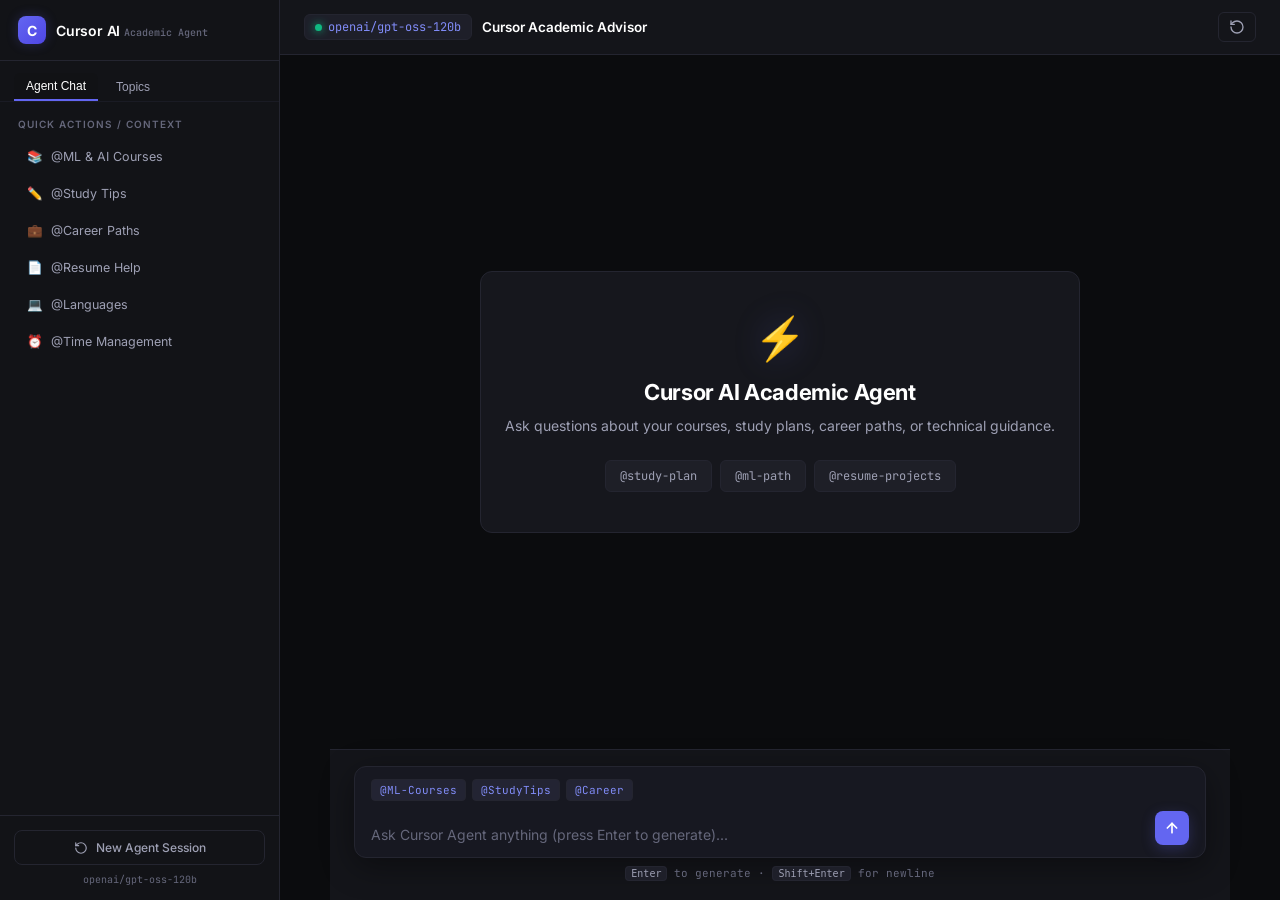
==== commit d0d91213: "Transform UI into exact Cursor AI IDE Developer Agent interface" ====
--- a/CHATBOT/templates/index.html
+++ b/CHATBOT/templates/index.html
@@ -3,370 +3,356 @@
 <head>
   <meta charset="UTF-8" />
   <meta name="viewport" content="width=device-width, initial-scale=1.0" />
-  <title>AI Course Advisor — Powered by Groq</title>
-  <meta name="description" content="Your personal AI academic advisor for engineering students. Get instant help with courses, study tips, and career guidance." />
+  <title>Cursor AI — Academic Advisor</title>
+  <meta name="description" content="Cursor AI style Academic Advisor chatbot. Ask anything about courses, study strategies, and career paths." />
   <link rel="preconnect" href="https://fonts.googleapis.com" />
-  <link href="https://fonts.googleapis.com/css2?family=Inter:wght@300;400;500;600;700&display=swap" rel="stylesheet" />
+  <link href="https://fonts.googleapis.com/css2?family=Inter:wght@400;500;600;700&family=JetBrains+Mono:wght@400;500;600&display=swap" rel="stylesheet" />
   <style>
 /* =============================================
-   AcadBot – Apple iOS / macOS Frosted Glass UI
+   Cursor AI IDE — Theme & Design System
    ============================================= */
 
 *, *::before, *::after { box-sizing: border-box; margin: 0; padding: 0; }
 
 :root {
-  --bg:           #08080a;
-  --bg-2:         #111115;
-  --surface:      rgba(255, 255, 255, 0.04);
-  --surface-2:    rgba(255, 255, 255, 0.08);
-  --border:       rgba(255, 255, 255, 0.1);
-  --border-2:     rgba(255, 255, 255, 0.18);
-  --accent:       #0a84ff;
-  --accent-2:     #5e5ce6;
-  --accent-glow:  rgba(10, 132, 255, 0.35);
-  --user-bg:      linear-gradient(135deg, rgba(10, 132, 255, 0.9), rgba(0, 113, 227, 0.8));
-  --bot-bg:       rgba(255, 255, 255, 0.07);
-  --text:         #f5f5f7;
-  --text-2:       #8e8e93;
-  --text-3:       #636366;
-  --success:      #30d158;
-  --sidebar-w:    280px;
-  --radius:       20px;
-  --radius-sm:    12px;
-  --shadow:       0 12px 40px rgba(0, 0, 0, 0.6);
-  --transition:   0.25s cubic-bezier(0.16, 1, 0.3, 1);
+  --bg:               #0b0c0e;
+  --bg-subtle:        #111215;
+  --sidebar-bg:       #121317;
+  --header-bg:        #14151a;
+  --card-bg:          #16171d;
+  --user-bg:          #1f2029;
+  --bot-bg:           #14151a;
+  --border:           #242530;
+  --border-muted:     #1a1b24;
+  --border-focus:     #4f46e5;
+  --accent:           #6366f1;
+  --accent-light:     #818cf8;
+  --accent-glow:      rgba(99, 102, 241, 0.25);
+  --text:             #ececf1;
+  --text-2:           #9ea0b4;
+  --text-3:           #65677b;
+  --code-bg:          #0b0c0f;
+  --success:          #10b981;
+  --sidebar-w:        280px;
+  --radius:           12px;
+  --radius-sm:        8px;
+  --transition:       0.15s ease;
 }
 
 html, body {
   height: 100%;
-  font-family: -apple-system, BlinkMacSystemFont, 'Inter', 'SF Pro Text', 'SF Pro Display', sans-serif;
+  font-family: 'Inter', -apple-system, sans-serif;
   background: var(--bg);
   color: var(--text);
   overflow: hidden;
   -webkit-font-smoothing: antialiased;
 }
 
-/* ---- Apple Ambient Glow Orbs ---- */
-.bg-orbs {
-  position: fixed; inset: 0; pointer-events: none; z-index: 0;
-  overflow: hidden;
-}
-.orb {
-  position: absolute; border-radius: 50%; filter: blur(140px); opacity: 0.22;
-  animation: drift 25s ease-in-out infinite;
-}
-.orb-1 { width: 750px; height: 750px; background: radial-gradient(circle, rgba(10,132,255,0.4), rgba(94,92,230,0.1)); top: -250px; left: -150px; animation-delay: 0s; }
-.orb-2 { width: 650px; height: 650px; background: radial-gradient(circle, rgba(191,90,242,0.35), transparent); bottom: -200px; right: -150px; animation-delay: -10s; }
-.orb-3 { width: 550px; height: 550px; background: radial-gradient(circle, rgba(10,132,255,0.25), transparent); top: 30%; left: 30%; animation-delay: -16s; }
-
-@keyframes drift {
-  0%, 100% { transform: translate(0,0) scale(1); }
-  33%       { transform: translate(40px,-50px) scale(1.05); }
-  66%       { transform: translate(-30px,40px) scale(0.95); }
-}
-
-/* ---- App Layout ---- */
 .app-wrapper {
-  position: relative; z-index: 1;
-  display: flex; height: 100vh; overflow: hidden;
-}
-
-/* ===================== SIDEBAR ===================== */
+  display: flex; height: 100vh; width: 100vw; overflow: hidden;
+}
+
+/* ===================== CURSOR SIDEBAR ===================== */
 .sidebar {
   width: var(--sidebar-w);
   flex-shrink: 0;
-  background: rgba(18, 18, 22, 0.8);
-  backdrop-filter: blur(30px) saturate(190%);
-  -webkit-backdrop-filter: blur(30px) saturate(190%);
+  background: var(--sidebar-bg);
   border-right: 1px solid var(--border);
   display: flex; flex-direction: column;
+  z-index: 100;
   transition: transform var(--transition);
-  z-index: 100;
 }
 
 .sidebar-header {
-  padding: 24px 20px 20px;
+  padding: 16px 18px;
   border-bottom: 1px solid var(--border);
+  display: flex; align-items: center; justify-content: space-between;
 }
 .logo {
-  display: flex; align-items: center; gap: 12px;
+  display: flex; align-items: center; gap: 10px;
 }
 .logo-icon {
-  font-size: 22px;
-  background: linear-gradient(135deg, #0a84ff, #5e5ce6);
+  width: 28px; height: 28px;
+  background: linear-gradient(135deg, #6366f1, #4f46e5);
   color: #ffffff;
-  border-radius: 12px; padding: 6px 10px;
-  box-shadow: 0 4px 16px rgba(10, 132, 255, 0.4);
-}
-.logo-title { display: block; font-size: 17px; font-weight: 700; color: #ffffff; letter-spacing: -0.4px; }
-.logo-sub   { display: block; font-size: 11px; font-weight: 500; color: var(--text-2); letter-spacing: 0.5px; text-transform: uppercase; }
+  border-radius: 8px; display: flex; align-items: center; justify-content: center;
+  font-weight: 700; font-size: 14px; box-shadow: 0 0 12px var(--accent-glow);
+}
+.logo-title { font-size: 14px; font-weight: 600; color: #ffffff; letter-spacing: -0.2px; }
+.logo-sub   { font-size: 10px; font-weight: 500; color: var(--text-3); font-family: 'JetBrains Mono', monospace; }
+
+.sidebar-tabs {
+  display: flex; padding: 12px 14px 0; gap: 6px;
+  border-bottom: 1px solid var(--border-muted);
+}
+.sidebar-tab {
+  padding: 6px 12px; font-size: 12px; font-weight: 500; color: var(--text-2);
+  border-radius: 6px 6px 0 0; cursor: pointer; transition: all var(--transition);
+  background: transparent; border: none;
+}
+.sidebar-tab.active { color: #ffffff; background: var(--bg-subtle); border-bottom: 2px solid var(--accent); }
 
 .sidebar-section {
-  flex: 1; padding: 20px 16px; overflow-y: auto;
+  flex: 1; padding: 16px 14px; overflow-y: auto;
 }
 .sidebar-label {
-  font-size: 10px; font-weight: 600; letter-spacing: 1.2px;
-  text-transform: uppercase; color: var(--text-3); margin-bottom: 12px; padding-left: 4px;
+  font-size: 10px; font-weight: 600; letter-spacing: 1px;
+  text-transform: uppercase; color: var(--text-3); margin-bottom: 10px; padding-left: 4px;
 }
 .quick-btn {
-  width: 100%; text-align: left; background: rgba(255, 255, 255, 0.04);
-  border: 1px solid rgba(255, 255, 255, 0.08); color: var(--text-2);
-  padding: 11px 14px; border-radius: var(--radius-sm); margin-bottom: 7px;
-  font-size: 13px; font-family: inherit; cursor: pointer;
+  width: 100%; text-align: left; background: transparent;
+  border: 1px solid transparent; color: var(--text-2);
+  padding: 8px 12px; border-radius: var(--radius-sm); margin-bottom: 4px;
+  font-size: 12.5px; font-family: inherit; cursor: pointer;
+  display: flex; align-items: center; gap: 8px;
   transition: all var(--transition);
-  backdrop-filter: blur(10px);
 }
 .quick-btn:hover {
-  background: rgba(255, 255, 255, 0.09); border-color: rgba(255, 255, 255, 0.2);
-  color: #ffffff; transform: translateX(3px); box-shadow: 0 4px 14px rgba(0,0,0,0.2);
+  background: var(--surface-2); border-color: var(--border);
+  color: #ffffff; transform: translateX(2px);
 }
 
 .sidebar-footer {
-  padding: 16px; border-top: 1px solid var(--border);
+  padding: 14px; border-top: 1px solid var(--border);
 }
 .reset-btn {
   width: 100%; display: flex; align-items: center; justify-content: center; gap: 8px;
-  background: rgba(255, 255, 255, 0.05); border: 1px solid var(--border-2);
-  color: var(--text); padding: 11px; border-radius: var(--radius-sm);
-  font-size: 13px; font-family: inherit; cursor: pointer;
+  background: var(--surface-2); border: 1px solid var(--border);
+  color: var(--text-2); padding: 9px; border-radius: var(--radius-sm);
+  font-size: 12px; font-weight: 500; font-family: inherit; cursor: pointer;
   transition: all var(--transition);
 }
-.reset-btn:hover { background: rgba(10, 132, 255, 0.15); border-color: var(--accent); color: #ffffff; }
+.reset-btn:hover { background: rgba(99, 102, 241, 0.15); border-color: var(--accent); color: #ffffff; }
 .sidebar-powered {
-  text-align: center; font-size: 10px; color: var(--text-3); margin-top: 10px;
-}
-
-/* ===================== MAIN CHAT ===================== */
+  text-align: center; font-size: 10px; color: var(--text-3); margin-top: 8px; font-family: 'JetBrains Mono', monospace;
+}
+
+/* ===================== CURSOR MAIN CHAT ===================== */
 .chat-main {
   flex: 1; display: flex; flex-direction: column; overflow: hidden;
-  min-width: 0;
-  background: radial-gradient(circle at 50% 0%, #15151c 0%, #08080a 80%);
-}
-
-/* Header */
+  min-width: 0; background: var(--bg);
+}
+
+/* Cursor Top Header Bar */
 .chat-header {
-  display: flex; align-items: center; gap: 14px;
-  padding: 16px 24px;
-  background: rgba(18, 18, 22, 0.75);
-  backdrop-filter: blur(30px) saturate(190%);
-  -webkit-backdrop-filter: blur(30px) saturate(190%);
+  display: flex; align-items: center; justify-content: space-between;
+  padding: 12px 24px;
+  background: var(--header-bg);
   border-bottom: 1px solid var(--border);
-  flex-shrink: 0;
-  z-index: 10;
+  flex-shrink: 0; z-index: 10;
 }
 .menu-toggle {
   display: none; background: none; border: none; color: var(--text-2);
-  cursor: pointer; padding: 4px; border-radius: 8px;
-  transition: all var(--transition);
-}
-.menu-toggle:hover { background: var(--surface-2); color: #ffffff; }
-.header-info { display: flex; align-items: center; gap: 10px; flex: 1; }
+  cursor: pointer; padding: 4px; border-radius: 6px;
+}
+.header-info { display: flex; align-items: center; gap: 10px; }
+.cursor-badge {
+  display: flex; align-items: center; gap: 6px;
+  background: #1e1f29; border: 1px solid var(--border);
+  padding: 4px 10px; border-radius: 6px; font-size: 12px;
+  font-family: 'JetBrains Mono', monospace; color: var(--accent-light);
+}
 .status-dot {
-  width: 8px; height: 8px; border-radius: 50%; background: var(--success);
-  box-shadow: 0 0 10px var(--success); flex-shrink: 0;
-  animation: pulse-dot 2s ease-in-out infinite;
-}
-@keyframes pulse-dot {
-  0%, 100% { box-shadow: 0 0 8px var(--success); }
-  50%       { box-shadow: 0 0 16px var(--success); }
-}
-.header-title { font-size: 15px; font-weight: 600; color: #ffffff; letter-spacing: -0.3px; }
-.header-model { font-size: 11px; color: var(--text-3); margin-left: 4px; display: none; }
+  width: 7px; height: 7px; border-radius: 50%; background: var(--success);
+  box-shadow: 0 0 8px var(--success);
+}
+.header-title { font-size: 13.5px; font-weight: 600; color: #ffffff; }
 .header-actions { display: flex; gap: 8px; }
 .icon-btn {
-  background: var(--surface); border: 1px solid var(--border);
-  color: var(--text-2); padding: 8px; border-radius: 10px; cursor: pointer;
-  display: flex; align-items: center; justify-content: center;
+  background: var(--surface-2); border: 1px solid var(--border);
+  color: var(--text-2); padding: 6px 10px; border-radius: 6px; cursor: pointer;
+  display: flex; align-items: center; justify-content: center; font-size: 12px;
   transition: all var(--transition);
 }
-.icon-btn:hover { background: var(--surface-2); color: #ffffff; border-color: var(--border-2); }
-
-/* ===================== APPLE TEXTING AREA ===================== */
+.icon-btn:hover { background: rgba(255,255,255,0.1); color: #ffffff; }
+
+/* ===================== CURSOR TEXTING AREA ===================== */
 .chat-messages {
-  flex: 1; overflow-y: auto; padding: 32px 28px;
+  flex: 1; overflow-y: auto; padding: 28px;
   display: flex; flex-direction: column; gap: 20px;
   scroll-behavior: smooth;
 }
-.chat-messages::-webkit-scrollbar { width: 6px; }
+.chat-messages::-webkit-scrollbar { width: 5px; }
 .chat-messages::-webkit-scrollbar-track { background: transparent; }
-.chat-messages::-webkit-scrollbar-thumb { background: rgba(255, 255, 255, 0.15); border-radius: 3px; }
-.chat-messages::-webkit-scrollbar-thumb:hover { background: rgba(255, 255, 255, 0.3); }
-
-/* Welcome Screen */
+.chat-messages::-webkit-scrollbar-thumb { background: var(--border); border-radius: 3px; }
+
+/* Welcome Screen (Cursor Style) */
 .welcome-block {
   display: flex; flex-direction: column; align-items: center;
-  text-align: center; padding: 48px 24px; max-width: 560px; margin: auto;
-  animation: appleSpring 0.6s cubic-bezier(0.16, 1, 0.3, 1) both;
-  background: rgba(255, 255, 255, 0.03);
-  backdrop-filter: blur(30px) saturate(190%);
-  -webkit-backdrop-filter: blur(30px) saturate(190%);
-  border: 1px solid rgba(255, 255, 255, 0.12);
-  border-radius: 28px;
-  box-shadow: 0 16px 48px rgba(0, 0, 0, 0.4), inset 0 1px 0 rgba(255, 255, 255, 0.15);
+  text-align: center; padding: 40px 24px; max-width: 600px; margin: auto;
+  background: var(--card-bg); border: 1px solid var(--border);
+  border-radius: var(--radius);
+  box-shadow: var(--shadow);
+  animation: fadeIn 0.3s ease both;
 }
 .welcome-avatar {
-  font-size: 56px; margin-bottom: 20px;
-  filter: drop-shadow(0 0 24px rgba(10, 132, 255, 0.5));
-  animation: float 4s ease-in-out infinite;
-}
-@keyframes float {
-  0%, 100% { transform: translateY(0); }
-  50%       { transform: translateY(-8px); }
-}
-.welcome-title { font-size: 26px; font-weight: 700; margin-bottom: 12px; color: #ffffff; letter-spacing: -0.5px; }
-.welcome-sub { font-size: 14.5px; color: var(--text-2); line-height: 1.7; margin-bottom: 24px; }
+  font-size: 42px; margin-bottom: 16px;
+  filter: drop-shadow(0 0 16px var(--accent-glow));
+}
+.welcome-title { font-size: 22px; font-weight: 700; margin-bottom: 10px; color: #ffffff; letter-spacing: -0.4px; }
+.welcome-sub { font-size: 14px; color: var(--text-2); line-height: 1.6; margin-bottom: 22px; }
 .welcome-chips { display: flex; flex-wrap: wrap; gap: 8px; justify-content: center; }
 .chip {
-  padding: 9px 18px; border-radius: 100px; font-size: 13px;
-  background: rgba(255, 255, 255, 0.06); border: 1px solid rgba(255, 255, 255, 0.14);
-  color: #f5f5f7; cursor: pointer; transition: all var(--transition);
-  backdrop-filter: blur(10px);
+  padding: 7px 14px; border-radius: 6px; font-size: 12px;
+  background: #1e1f27; border: 1px solid var(--border);
+  color: var(--text-2); cursor: pointer; transition: all var(--transition);
+  font-family: 'JetBrains Mono', monospace;
 }
 .chip:hover {
-  background: rgba(10, 132, 255, 0.25); border-color: var(--accent);
-  color: #ffffff; transform: translateY(-2px); box-shadow: 0 6px 20px rgba(10, 132, 255, 0.3);
-}
-
-/* Message Rows (Apple Smooth Animation) */
+  background: rgba(99, 102, 241, 0.2); border-color: var(--accent);
+  color: #ffffff; transform: translateY(-1px);
+}
+
+/* Message Rows */
 .message-row {
-  display: flex; align-items: flex-end; gap: 12px;
-  animation: appleSpring 0.45s cubic-bezier(0.16, 1, 0.3, 1) both;
-}
-.message-row.user  { flex-direction: row-reverse; }
-.message-row.bot   { flex-direction: row; }
-
-@keyframes appleSpring {
-  0%   { opacity: 0; transform: translateY(20px) scale(0.96); }
-  100% { opacity: 1; transform: translateY(0) scale(1); }
-}
-
-.avatar {
-  width: 34px; height: 34px; border-radius: 50%; flex-shrink: 0;
-  display: flex; align-items: center; justify-content: center; font-size: 15px;
-  box-shadow: 0 4px 14px rgba(0, 0, 0, 0.3);
-}
-.user .avatar { background: linear-gradient(135deg, #0a84ff, #5e5ce6); color: #ffffff; }
-.bot  .avatar {
-  background: rgba(255, 255, 255, 0.1);
-  border: 1px solid rgba(255, 255, 255, 0.18);
-  backdrop-filter: blur(12px);
+  display: flex; flex-direction: column; gap: 6px;
+  animation: fadeIn 0.25s ease both;
+  width: 100%; max-width: 860px; margin: 0 auto;
+}
+
+@keyframes fadeIn {
+  from { opacity: 0; transform: translateY(8px); }
+  to   { opacity: 1; transform: translateY(0); }
+}
+
+.message-meta {
+  display: flex; align-items: center; gap: 8px;
+  font-size: 11px; font-family: 'JetBrains Mono', monospace;
+  color: var(--text-3); padding: 0 4px;
+}
+.user .message-meta { justify-content: flex-end; }
+
+.meta-badge {
+  padding: 2px 6px; border-radius: 4px; font-weight: 600; font-size: 10px; text-transform: uppercase;
+}
+.user .meta-badge { background: var(--accent); color: #ffffff; }
+.bot  .meta-badge { background: #272733; color: var(--accent-light); border: 1px solid var(--border); }
+
+/* Cursor Cards */
+.bubble {
+  width: 100%; padding: 16px 20px; border-radius: var(--radius);
+  font-size: 14px; line-height: 1.7; word-break: break-word;
+  transition: all var(--transition);
+}
+
+/* User Prompt Card (Cursor Dark Slate) */
+.user .bubble {
+  background: var(--user-bg);
+  border: 1px solid #2d2e3d;
   color: #ffffff;
-}
-
-/* Apple Frosted Glass Message Bubbles */
-.bubble {
-  max-width: 72%; padding: 15px 20px; border-radius: 22px;
-  font-size: 14.5px; line-height: 1.68; word-break: break-word;
-  transition: all var(--transition);
-}
-
-/* User Bubble: Apple iMessage Dynamic Gradient Glass */
-.user .bubble {
-  background: linear-gradient(135deg, rgba(10, 132, 255, 0.92), rgba(0, 113, 227, 0.85));
-  backdrop-filter: blur(20px) saturate(180%);
-  -webkit-backdrop-filter: blur(20px) saturate(180%);
-  border: 1px solid rgba(255, 255, 255, 0.25);
-  border-bottom-right-radius: 6px;
-  color: #ffffff;
-  box-shadow: inset 0 1px 0 rgba(255, 255, 255, 0.35), 0 8px 24px rgba(0, 113, 227, 0.35);
-}
-
-/* Bot Bubble: Apple macOS Translucent Frosted Glass */
+  box-shadow: 0 4px 16px rgba(0,0,0,0.4);
+}
+
+/* Cursor AI Assistant Reply Card */
 .bot .bubble {
-  background: rgba(255, 255, 255, 0.07);
-  backdrop-filter: blur(30px) saturate(190%);
-  -webkit-backdrop-filter: blur(30px) saturate(190%);
-  border: 1px solid rgba(255, 255, 255, 0.13);
-  border-bottom-left-radius: 6px;
-  color: #f5f5f7;
-  box-shadow: inset 0 1px 0 rgba(255, 255, 255, 0.15), 0 10px 32px rgba(0, 0, 0, 0.35);
-}
-
-/* Formatting inside bot replies */
-.bot .bubble p   { margin-bottom: 8px; }
+  background: var(--bot-bg);
+  border: 1px solid var(--border);
+  color: var(--text);
+  box-shadow: 0 4px 20px rgba(0,0,0,0.5);
+}
+
+/* Code & Formatting inside Cursor Assistant */
+.bot .bubble p { margin-bottom: 10px; }
 .bot .bubble p:last-child { margin-bottom: 0; }
-.bot .bubble ul, .bot .bubble ol { padding-left: 20px; margin-bottom: 8px; }
-.bot .bubble li  { margin-bottom: 4px; }
+.bot .bubble ul, .bot .bubble ol { padding-left: 20px; margin-bottom: 10px; }
+.bot .bubble li { margin-bottom: 4px; }
 .bot .bubble strong { color: #ffffff; font-weight: 600; }
+
 .bot .bubble code {
-  background: rgba(255, 255, 255, 0.12); padding: 3px 7px;
-  border-radius: 6px; font-size: 13px; font-family: SFMono-Regular, Consolas, monospace; color: #ffffff;
-}
-
-.timestamp {
-  font-size: 10.5px; color: var(--text-2); margin-top: 5px;
-  padding: 0 4px; opacity: 0.7; font-weight: 500;
-}
-.user .timestamp { text-align: right; }
+  background: var(--code-bg); padding: 3px 8px;
+  border-radius: 5px; font-size: 13px; font-family: 'JetBrains Mono', monospace;
+  color: var(--accent-light); border: 1px solid var(--border-muted);
+}
+
+/* Code Block Containers */
+.code-block {
+  background: var(--code-bg); border: 1px solid var(--border);
+  border-radius: 8px; margin: 12px 0; overflow: hidden;
+}
+.code-header {
+  display: flex; align-items: center; justify-content: space-between;
+  padding: 6px 12px; background: #121318; border-bottom: 1px solid var(--border);
+  font-family: 'JetBrains Mono', monospace; font-size: 11px; color: var(--text-3);
+}
+.copy-code-btn {
+  background: transparent; border: none; color: var(--text-2);
+  font-size: 11px; cursor: pointer; padding: 2px 6px; border-radius: 4px;
+}
+.copy-code-btn:hover { background: rgba(255,255,255,0.1); color: #ffffff; }
 
 /* Typing indicator */
 .typing-bubble {
-  display: flex; align-items: center; gap: 6px;
-  padding: 16px 22px;
+  display: flex; align-items: center; gap: 6px; padding: 14px 18px;
 }
 .typing-bubble span {
-  width: 7px; height: 7px; background: rgba(255, 255, 255, 0.6);
-  border-radius: 50%; animation: bounce 1.2s ease-in-out infinite;
-  display: inline-block;
+  width: 6px; height: 6px; background: var(--accent-light);
+  border-radius: 50%; animation: pulse 1.2s ease-in-out infinite;
 }
 .typing-bubble span:nth-child(2) { animation-delay: 0.2s; }
 .typing-bubble span:nth-child(3) { animation-delay: 0.4s; }
-@keyframes bounce {
-  0%, 80%, 100% { transform: translateY(0); opacity: 0.4; }
-  40%           { transform: translateY(-7px); opacity: 1; }
-}
-
-/* ===================== INPUT AREA ===================== */
+@keyframes pulse {
+  0%, 100% { opacity: 0.3; transform: scale(0.8); }
+  50%       { opacity: 1; transform: scale(1.2); }
+}
+
+/* ===================== CURSOR PROMPT BAR ===================== */
 .chat-input-area {
-  padding: 16px 28px 24px;
-  background: rgba(18, 18, 22, 0.75);
-  backdrop-filter: blur(30px) saturate(190%);
-  -webkit-backdrop-filter: blur(30px) saturate(190%);
-  border-top: 1px solid var(--border); flex-shrink: 0;
-  z-index: 10;
+  padding: 16px 24px 20px;
+  background: var(--header-bg);
+  border-top: 1px solid var(--border);
+  flex-shrink: 0; z-index: 10;
+  max-width: 900px; width: 100%; margin: 0 auto;
 }
 .input-container {
+  display: flex; flex-direction: column; gap: 10px;
+  background: #171821; border: 1px solid var(--border);
+  border-radius: var(--radius); padding: 12px 16px;
+  transition: all var(--transition);
+  box-shadow: 0 8px 32px rgba(0, 0, 0, 0.4);
+}
+.input-container:focus-within {
+  border-color: var(--accent);
+  box-shadow: 0 0 20px var(--accent-glow);
+}
+.context-row {
+  display: flex; items-center: center; gap: 6px; flex-wrap: wrap;
+}
+.context-chip {
+  background: #232433; border: 1px solid var(--border);
+  color: var(--accent-light); padding: 3px 8px; border-radius: 4px;
+  font-size: 11px; font-family: 'JetBrains Mono', monospace; cursor: pointer;
+  transition: all var(--transition);
+}
+.context-chip:hover { background: rgba(99, 102, 241, 0.25); border-color: var(--accent); color: #ffffff; }
+
+.input-row {
   display: flex; align-items: flex-end; gap: 12px;
-  background: rgba(255, 255, 255, 0.06);
-  backdrop-filter: blur(20px);
-  -webkit-backdrop-filter: blur(20px);
-  border: 1px solid rgba(255, 255, 255, 0.15);
-  border-radius: 24px; padding: 12px 16px;
-  transition: all var(--transition);
-  box-shadow: inset 0 1px 0 rgba(255, 255, 255, 0.1), 0 4px 20px rgba(0, 0, 0, 0.2);
-}
-.input-container:focus-within {
-  border-color: rgba(10, 132, 255, 0.8);
-  box-shadow: inset 0 1px 0 rgba(255, 255, 255, 0.2), 0 0 24px rgba(10, 132, 255, 0.35);
-  background: rgba(255, 255, 255, 0.08);
 }
 .chat-input {
   flex: 1; background: none; border: none; outline: none; resize: none;
-  color: #ffffff; font-family: inherit; font-size: 14.5px;
+  color: #ffffff; font-family: inherit; font-size: 14px;
   line-height: 1.5; max-height: 160px; overflow-y: auto;
 }
-.chat-input::placeholder { color: var(--text-2); opacity: 0.65; }
-.chat-input::-webkit-scrollbar { width: 3px; }
-.chat-input::-webkit-scrollbar-thumb { background: var(--border-2); }
+.chat-input::placeholder { color: var(--text-3); }
 
 .send-btn {
-  flex-shrink: 0; width: 40px; height: 40px;
-  background: linear-gradient(135deg, #0a84ff, #0071e3);
-  border: 1px solid rgba(255, 255, 255, 0.3); border-radius: 50%; cursor: pointer;
+  flex-shrink: 0; width: 34px; height: 34px;
+  background: var(--accent); border: none; border-radius: 8px; cursor: pointer;
   color: #ffffff; display: flex; align-items: center; justify-content: center;
   transition: all var(--transition);
-  box-shadow: 0 4px 18px rgba(10, 132, 255, 0.45);
-}
-.send-btn:hover  { transform: scale(1.08); box-shadow: 0 6px 24px rgba(10, 132, 255, 0.65); }
-.send-btn:active { transform: scale(0.94); }
-.send-btn:disabled { opacity: 0.35; cursor: not-allowed; transform: none; }
+  box-shadow: 0 4px 14px var(--accent-glow);
+}
+.send-btn:hover  { transform: scale(1.05); background: var(--accent-light); }
+.send-btn:active { transform: scale(0.95); }
+.send-btn:disabled { opacity: 0.3; cursor: not-allowed; transform: none; }
 
 .input-hint {
-  font-size: 11px; color: var(--text-2); margin-top: 9px; text-align: center; opacity: 0.7;
+  font-size: 11px; color: var(--text-3); margin-top: 8px; text-align: center;
+  font-family: 'JetBrains Mono', monospace;
 }
 .input-hint kbd {
-  background: rgba(255, 255, 255, 0.08); border: 1px solid rgba(255, 255, 255, 0.15);
-  border-radius: 5px; padding: 1px 6px; font-size: 10px; font-family: inherit; color: #ffffff;
+  background: #1e1f29; border: 1px solid var(--border);
+  border-radius: 4px; padding: 1px 5px; font-size: 10px; color: var(--text-2);
 }
 
 /* ===================== RESPONSIVE ===================== */
@@ -375,111 +361,113 @@
     position: fixed; top: 0; left: 0; height: 100%;
     transform: translateX(-100%);
   }
-  .sidebar.open { transform: translateX(0); box-shadow: var(--shadow); }
+  .sidebar.open { transform: translateX(0); }
   .menu-toggle { display: flex; }
-  .header-model { display: none !important; }
-  .chat-messages { padding: 20px 16px; }
-  .chat-input-area { padding: 12px 16px 16px; }
-  .bubble { max-width: 88%; }
+  .chat-messages { padding: 16px; }
+  .chat-input-area { padding: 12px 16px; }
   .welcome-title { font-size: 20px; }
-}
-
-@media (min-width: 900px) {
-  .header-model { display: inline; }
 }
   </style>
 </head>
 <body>
-  <div class="bg-orbs">
-    <div class="orb orb-1"></div>
-    <div class="orb orb-2"></div>
-    <div class="orb orb-3"></div>
-  </div>
-
   <div class="app-wrapper">
-    <!-- Sidebar -->
+    <!-- Sidebar (Cursor File Tree / Agent Explorer) -->
     <aside class="sidebar">
       <div class="sidebar-header">
         <div class="logo">
-          <div class="logo-icon">🎓</div>
-          <div class="logo-text">
-            <span class="logo-title">AcadBot</span>
-            <span class="logo-sub">AI Advisor</span>
+          <div class="logo-icon">C</div>
+          <div>
+            <span class="logo-title">Cursor AI</span>
+            <span class="logo-sub">Academic Agent</span>
           </div>
         </div>
       </div>
 
+      <div class="sidebar-tabs">
+        <button class="sidebar-tab active">Agent Chat</button>
+        <button class="sidebar-tab">Topics</button>
+      </div>
+
       <div class="sidebar-section">
-        <p class="sidebar-label">Quick Topics</p>
-        <button class="quick-btn" data-msg="What ML and AI courses should I take in 3rd year engineering?">📚 ML & AI Courses</button>
-        <button class="quick-btn" data-msg="Give me the best study tips for engineering exams.">✏️ Study Tips</button>
-        <button class="quick-btn" data-msg="What are the best career paths after a CS engineering degree?">💼 Career Paths</button>
-        <button class="quick-btn" data-msg="How do I build a strong resume as an engineering student?">📄 Resume Help</button>
-        <button class="quick-btn" data-msg="What programming languages should I learn in college?">💻 Languages to Learn</button>
-        <button class="quick-btn" data-msg="How can I manage my time better as a student?">⏰ Time Management</button>
+        <p class="sidebar-label">Quick Actions / Context</p>
+        <button class="quick-btn" data-msg="What ML and AI courses should I take in 3rd year engineering?"><span>📚</span> @ML & AI Courses</button>
+        <button class="quick-btn" data-msg="Give me the best study tips for engineering exams."><span>✏️</span> @Study Tips</button>
+        <button class="quick-btn" data-msg="What are the best career paths after a CS engineering degree?"><span>💼</span> @Career Paths</button>
+        <button class="quick-btn" data-msg="How do I build a strong resume as an engineering student?"><span>📄</span> @Resume Help</button>
+        <button class="quick-btn" data-msg="What programming languages should I learn in college?"><span>💻</span> @Languages</button>
+        <button class="quick-btn" data-msg="How can I manage my time better as a student?"><span>⏰</span> @Time Management</button>
       </div>
 
       <div class="sidebar-footer">
         <button class="reset-btn" id="resetBtn">
-          <svg xmlns="http://www.w3.org/2000/svg" width="16" height="16" viewBox="0 0 24 24" fill="none" stroke="currentColor" stroke-width="2" stroke-linecap="round" stroke-linejoin="round"><path d="M3 12a9 9 0 1 0 9-9 9.75 9.75 0 0 0-6.74 2.74L3 8"/><path d="M3 3v5h5"/></svg>
-          New Conversation
+          <svg xmlns="http://www.w3.org/2000/svg" width="14" height="14" viewBox="0 0 24 24" fill="none" stroke="currentColor" stroke-width="2" stroke-linecap="round" stroke-linejoin="round"><path d="M3 12a9 9 0 1 0 9-9 9.75 9.75 0 0 0-6.74 2.74L3 8"/><path d="M3 3v5h5"/></svg>
+          New Agent Session
         </button>
-        <p class="sidebar-powered">Powered by Groq + LangChain</p>
+        <p class="sidebar-powered">openai/gpt-oss-120b</p>
       </div>
     </aside>
 
-    <!-- Main Chat Area -->
+    <!-- Main Chat Area (Cursor IDE Interface) -->
     <main class="chat-main">
       <header class="chat-header">
         <button class="menu-toggle" id="menuToggle" aria-label="Toggle sidebar">
-          <svg xmlns="http://www.w3.org/2000/svg" width="20" height="20" viewBox="0 0 24 24" fill="none" stroke="currentColor" stroke-width="2" stroke-linecap="round" stroke-linejoin="round"><line x1="3" y1="6" x2="21" y2="6"/><line x1="3" y1="12" x2="21" y2="12"/><line x1="3" y1="18" x2="21" y2="18"/></svg>
+          <svg xmlns="http://www.w3.org/2000/svg" width="18" height="18" viewBox="0 0 24 24" fill="none" stroke="currentColor" stroke-width="2" stroke-linecap="round" stroke-linejoin="round"><line x1="3" y1="6" x2="21" y2="6"/><line x1="3" y1="12" x2="21" y2="12"/><line x1="3" y1="18" x2="21" y2="18"/></svg>
         </button>
         <div class="header-info">
-          <div class="status-dot"></div>
-          <span class="header-title">AI Course Advisor</span>
-          <span class="header-model">openai/gpt-oss-120b via Groq</span>
+          <div class="cursor-badge">
+            <div class="status-dot"></div>
+            <span>openai/gpt-oss-120b</span>
+          </div>
+          <span class="header-title">Cursor Academic Advisor</span>
         </div>
         <div class="header-actions">
-          <button class="icon-btn" id="resetBtnHeader" title="Clear chat">
-            <svg xmlns="http://www.w3.org/2000/svg" width="18" height="18" viewBox="0 0 24 24" fill="none" stroke="currentColor" stroke-width="2" stroke-linecap="round" stroke-linejoin="round"><path d="M3 12a9 9 0 1 0 9-9 9.75 9.75 0 0 0-6.74 2.74L3 8"/><path d="M3 3v5h5"/></svg>
+          <button class="icon-btn" id="resetBtnHeader" title="Clear chat session">
+            <svg xmlns="http://www.w3.org/2000/svg" width="16" height="16" viewBox="0 0 24 24" fill="none" stroke="currentColor" stroke-width="2" stroke-linecap="round" stroke-linejoin="round"><path d="M3 12a9 9 0 1 0 9-9 9.75 9.75 0 0 0-6.74 2.74L3 8"/><path d="M3 3v5h5"/></svg>
           </button>
         </div>
       </header>
 
       <div class="chat-messages" id="chatMessages">
-        <!-- Welcome message -->
+        <!-- Cursor Welcome Screen -->
         <div class="welcome-block">
-          <div class="welcome-avatar">🎓</div>
-          <h1 class="welcome-title">Hi, I'm your AI Course Advisor!</h1>
-          <p class="welcome-sub">Ask me anything about courses, study strategies, career paths, or academic planning.</p>
+          <div class="welcome-avatar">⚡</div>
+          <h1 class="welcome-title">Cursor AI Academic Agent</h1>
+          <p class="welcome-sub">Ask questions about your courses, study plans, career paths, or technical guidance.</p>
           <div class="welcome-chips">
-            <span class="chip" data-msg="What should I study in 2nd year CS?">What to study in 2nd year?</span>
-            <span class="chip" data-msg="How do I get into machine learning?">How to get into ML?</span>
-            <span class="chip" data-msg="Best projects for my resume?">Best resume projects?</span>
+            <span class="chip" data-msg="What should I study in 2nd year CS?">@study-plan</span>
+            <span class="chip" data-msg="How do I get into machine learning?">@ml-path</span>
+            <span class="chip" data-msg="Best projects for my resume?">@resume-projects</span>
           </div>
         </div>
       </div>
 
       <div class="chat-input-area">
         <div class="input-container">
-          <textarea
-            id="userInput"
-            class="chat-input"
-            placeholder="Ask anything about courses, career, or studies..."
-            rows="1"
-            autocomplete="off"
-          ></textarea>
-          <button class="send-btn" id="sendBtn" aria-label="Send message">
-            <svg xmlns="http://www.w3.org/2000/svg" width="20" height="20" viewBox="0 0 24 24" fill="none" stroke="currentColor" stroke-width="2.5" stroke-linecap="round" stroke-linejoin="round"><line x1="22" y1="2" x2="11" y2="13"/><polygon points="22 2 15 22 11 13 2 9 22 2"/></svg>
-          </button>
+          <div class="context-row">
+            <span class="context-chip" data-msg="What ML and AI courses should I take in 3rd year engineering?">@ML-Courses</span>
+            <span class="context-chip" data-msg="Give me the best study tips for engineering exams.">@StudyTips</span>
+            <span class="context-chip" data-msg="What are the best career paths after a CS engineering degree?">@Career</span>
+          </div>
+          <div class="input-row">
+            <textarea
+              id="userInput"
+              class="chat-input"
+              placeholder="Ask Cursor Agent anything (press Enter to generate)..."
+              rows="1"
+              autocomplete="off"
+            ></textarea>
+            <button class="send-btn" id="sendBtn" aria-label="Send message">
+              <svg xmlns="http://www.w3.org/2000/svg" width="16" height="16" viewBox="0 0 24 24" fill="none" stroke="currentColor" stroke-width="2.5" stroke-linecap="round" stroke-linejoin="round"><line x1="12" y1="19" x2="12" y2="5"/><polyline points="5 12 12 5 19 12"/></svg>
+            </button>
+          </div>
         </div>
-        <p class="input-hint">Press <kbd>Enter</kbd> to send · <kbd>Shift+Enter</kbd> for new line</p>
+        <p class="input-hint"><kbd>Enter</kbd> to generate · <kbd>Shift+Enter</kbd> for newline</p>
       </div>
     </main>
   </div>
 
   <script>
-/* ====== AcadBot – Frontend Logic ====== */
+/* ====== Cursor AI Agent Logic ====== */
 
 const chatMessages = document.getElementById('chatMessages');
 const userInput    = document.getElementById('userInput');
@@ -489,7 +477,7 @@
 const menuToggle   = document.getElementById('menuToggle');
 const sidebar      = document.querySelector('.sidebar');
 
-// ---- Sidebar toggle (mobile) ----
+// ---- Sidebar toggle ----
 menuToggle?.addEventListener('click', () => sidebar.classList.toggle('open'));
 document.addEventListener('click', (e) => {
   if (sidebar.classList.contains('open') &&
@@ -505,7 +493,7 @@
   userInput.style.height = Math.min(userInput.scrollHeight, 160) + 'px';
 });
 
-// ---- Send on Enter (Shift+Enter for newline) ----
+// ---- Send on Enter ----
 userInput.addEventListener('keydown', (e) => {
   if (e.key === 'Enter' && !e.shiftKey) {
     e.preventDefault();
@@ -516,7 +504,7 @@
 sendBtn.addEventListener('click', sendMessage);
 
 // ---- Quick topic buttons ----
-document.querySelectorAll('.quick-btn').forEach(btn => {
+document.querySelectorAll('.quick-btn, .context-chip').forEach(btn => {
   btn.addEventListener('click', () => {
     userInput.value = btn.dataset.msg;
     sidebar.classList.remove('open');
@@ -574,7 +562,7 @@
       if (data.reply) {
         appendMessage('bot', data.reply);
       } else {
-        appendMessage('bot', `⚠️ ${data.error || 'No response from model.'}`);
+        appendMessage('bot', `⚠️ ${data.error || 'No response from Cursor Agent.'}`);
       }
     } else {
       let errText = `Status ${res.status}`;
@@ -607,27 +595,21 @@
   const row = document.createElement('div');
   row.className = `message-row ${role}`;
 
-  const avatar = document.createElement('div');
-  avatar.className = 'avatar';
-  avatar.textContent = role === 'user' ? '👤' : '🎓';
+  const meta = document.createElement('div');
+  meta.className = 'message-meta';
+  
+  if (role === 'user') {
+    meta.innerHTML = `<span>${now()}</span> <span class="meta-badge">USER</span>`;
+  } else {
+    meta.innerHTML = `<span class="meta-badge">CURSOR AI</span> <span>openai/gpt-oss-120b · ${now()}</span>`;
+  }
 
   const bubble = document.createElement('div');
   bubble.className = 'bubble';
   bubble.innerHTML = formatText(text);
 
-  const ts = document.createElement('div');
-  ts.className = 'timestamp';
-  ts.textContent = now();
-
-  const wrapper = document.createElement('div');
-  wrapper.style.display = 'flex';
-  wrapper.style.flexDirection = 'column';
-  wrapper.style.alignItems = role === 'user' ? 'flex-end' : 'flex-start';
-  wrapper.appendChild(bubble);
-  wrapper.appendChild(ts);
-
-  row.appendChild(avatar);
-  row.appendChild(wrapper);
+  row.appendChild(meta);
+  row.appendChild(bubble);
 
   chatMessages.appendChild(row);
   scrollBottom();
@@ -638,15 +620,15 @@
   const row = document.createElement('div');
   row.className = 'message-row bot';
 
-  const avatar = document.createElement('div');
-  avatar.className = 'avatar';
-  avatar.textContent = '🎓';
+  const meta = document.createElement('div');
+  meta.className = 'message-meta';
+  meta.innerHTML = `<span class="meta-badge">CURSOR AI</span> <span>Generating response...</span>`;
 
   const bubble = document.createElement('div');
   bubble.className = 'bubble typing-bubble';
   bubble.innerHTML = '<span></span><span></span><span></span>';
 
-  row.appendChild(avatar);
+  row.appendChild(meta);
   row.appendChild(bubble);
   chatMessages.appendChild(row);
   scrollBottom();
@@ -657,13 +639,13 @@
   const el = document.createElement('div');
   el.className = 'welcome-block';
   el.innerHTML = `
-    <div class="welcome-avatar">🎓</div>
-    <h1 class="welcome-title">Hi, I'm your AI Course Advisor!</h1>
-    <p class="welcome-sub">Ask me anything about courses, study strategies, career paths, or academic planning.</p>
+    <div class="welcome-avatar">⚡</div>
+    <h1 class="welcome-title">Cursor AI Academic Agent</h1>
+    <p class="welcome-sub">Ask questions about your courses, study plans, career paths, or technical guidance.</p>
     <div class="welcome-chips">
-      <span class="chip" data-msg="What should I study in 2nd year CS?">What to study in 2nd year?</span>
-      <span class="chip" data-msg="How do I get into machine learning?">How to get into ML?</span>
-      <span class="chip" data-msg="Best projects for my resume?">Best resume projects?</span>
+      <span class="chip" data-msg="What should I study in 2nd year CS?">@study-plan</span>
+      <span class="chip" data-msg="How do I get into machine learning?">@ml-path</span>
+      <span class="chip" data-msg="Best projects for my resume?">@resume-projects</span>
     </div>`;
   chatMessages.appendChild(el);
   el.querySelectorAll('.chip').forEach(c => {
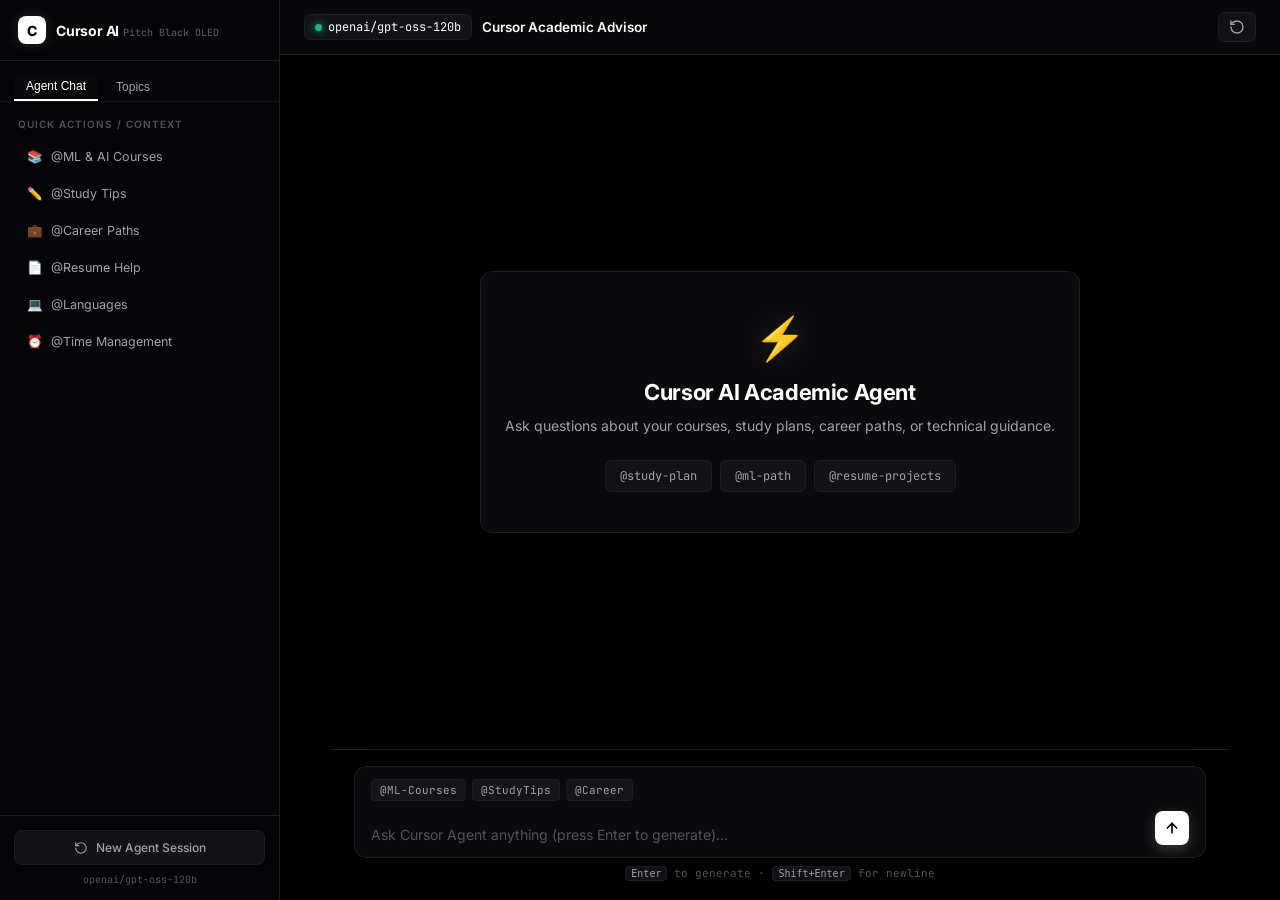
==== commit 7d35b3fc: "Apply true pitch black OLED dark theme across Cursor AI interface" ====
--- a/CHATBOT/templates/index.html
+++ b/CHATBOT/templates/index.html
@@ -4,34 +4,34 @@
   <meta charset="UTF-8" />
   <meta name="viewport" content="width=device-width, initial-scale=1.0" />
   <title>Cursor AI — Academic Advisor</title>
-  <meta name="description" content="Cursor AI style Academic Advisor chatbot. Ask anything about courses, study strategies, and career paths." />
+  <meta name="description" content="Cursor AI style Academic Advisor chatbot. Pitch Black OLED Dark Theme." />
   <link rel="preconnect" href="https://fonts.googleapis.com" />
   <link href="https://fonts.googleapis.com/css2?family=Inter:wght@400;500;600;700&family=JetBrains+Mono:wght@400;500;600&display=swap" rel="stylesheet" />
   <style>
 /* =============================================
-   Cursor AI IDE — Theme & Design System
+   Pitch Black OLED Dark Theme — Cursor AI UI
    ============================================= */
 
 *, *::before, *::after { box-sizing: border-box; margin: 0; padding: 0; }
 
 :root {
-  --bg:               #0b0c0e;
-  --bg-subtle:        #111215;
-  --sidebar-bg:       #121317;
-  --header-bg:        #14151a;
-  --card-bg:          #16171d;
-  --user-bg:          #1f2029;
-  --bot-bg:           #14151a;
-  --border:           #242530;
-  --border-muted:     #1a1b24;
-  --border-focus:     #4f46e5;
-  --accent:           #6366f1;
-  --accent-light:     #818cf8;
-  --accent-glow:      rgba(99, 102, 241, 0.25);
-  --text:             #ececf1;
-  --text-2:           #9ea0b4;
-  --text-3:           #65677b;
-  --code-bg:          #0b0c0f;
+  --bg:               #000000;
+  --bg-subtle:        #09090b;
+  --sidebar-bg:       #050507;
+  --header-bg:        #08080a;
+  --card-bg:          #0a0a0c;
+  --user-bg:          #121216;
+  --bot-bg:           #08080b;
+  --border:           #1c1c22;
+  --border-muted:     #141419;
+  --border-focus:     #ffffff;
+  --accent:           #ffffff;
+  --accent-light:     #e4e4e7;
+  --accent-glow:      rgba(255, 255, 255, 0.15);
+  --text:             #f4f4f5;
+  --text-2:           #a1a1aa;
+  --text-3:           #52525b;
+  --code-bg:          #030304;
   --success:          #10b981;
   --sidebar-w:        280px;
   --radius:           12px;
@@ -49,10 +49,10 @@
 }
 
 .app-wrapper {
-  display: flex; height: 100vh; width: 100vw; overflow: hidden;
-}
-
-/* ===================== CURSOR SIDEBAR ===================== */
+  display: flex; height: 100vh; width: 100vw; overflow: hidden; background: #000000;
+}
+
+/* ===================== SIDEBAR ===================== */
 .sidebar {
   width: var(--sidebar-w);
   flex-shrink: 0;
@@ -73,12 +73,12 @@
 }
 .logo-icon {
   width: 28px; height: 28px;
-  background: linear-gradient(135deg, #6366f1, #4f46e5);
-  color: #ffffff;
+  background: #ffffff;
+  color: #000000;
   border-radius: 8px; display: flex; align-items: center; justify-content: center;
-  font-weight: 700; font-size: 14px; box-shadow: 0 0 12px var(--accent-glow);
-}
-.logo-title { font-size: 14px; font-weight: 600; color: #ffffff; letter-spacing: -0.2px; }
+  font-weight: 800; font-size: 14px; box-shadow: 0 0 14px var(--accent-glow);
+}
+.logo-title { font-size: 14px; font-weight: 700; color: #ffffff; letter-spacing: -0.2px; }
 .logo-sub   { font-size: 10px; font-weight: 500; color: var(--text-3); font-family: 'JetBrains Mono', monospace; }
 
 .sidebar-tabs {
@@ -90,7 +90,7 @@
   border-radius: 6px 6px 0 0; cursor: pointer; transition: all var(--transition);
   background: transparent; border: none;
 }
-.sidebar-tab.active { color: #ffffff; background: var(--bg-subtle); border-bottom: 2px solid var(--accent); }
+.sidebar-tab.active { color: #ffffff; background: var(--bg-subtle); border-bottom: 2px solid #ffffff; }
 
 .sidebar-section {
   flex: 1; padding: 16px 14px; overflow-y: auto;
@@ -108,7 +108,7 @@
   transition: all var(--transition);
 }
 .quick-btn:hover {
-  background: var(--surface-2); border-color: var(--border);
+  background: #121216; border-color: var(--border);
   color: #ffffff; transform: translateX(2px);
 }
 
@@ -117,23 +117,23 @@
 }
 .reset-btn {
   width: 100%; display: flex; align-items: center; justify-content: center; gap: 8px;
-  background: var(--surface-2); border: 1px solid var(--border);
+  background: #121216; border: 1px solid var(--border);
   color: var(--text-2); padding: 9px; border-radius: var(--radius-sm);
   font-size: 12px; font-weight: 500; font-family: inherit; cursor: pointer;
   transition: all var(--transition);
 }
-.reset-btn:hover { background: rgba(99, 102, 241, 0.15); border-color: var(--accent); color: #ffffff; }
+.reset-btn:hover { background: #1c1c24; border-color: #ffffff; color: #ffffff; }
 .sidebar-powered {
   text-align: center; font-size: 10px; color: var(--text-3); margin-top: 8px; font-family: 'JetBrains Mono', monospace;
 }
 
-/* ===================== CURSOR MAIN CHAT ===================== */
+/* ===================== MAIN CHAT ===================== */
 .chat-main {
   flex: 1; display: flex; flex-direction: column; overflow: hidden;
-  min-width: 0; background: var(--bg);
-}
-
-/* Cursor Top Header Bar */
+  min-width: 0; background: #000000;
+}
+
+/* Header Bar */
 .chat-header {
   display: flex; align-items: center; justify-content: space-between;
   padding: 12px 24px;
@@ -148,9 +148,9 @@
 .header-info { display: flex; align-items: center; gap: 10px; }
 .cursor-badge {
   display: flex; align-items: center; gap: 6px;
-  background: #1e1f29; border: 1px solid var(--border);
+  background: #121216; border: 1px solid var(--border);
   padding: 4px 10px; border-radius: 6px; font-size: 12px;
-  font-family: 'JetBrains Mono', monospace; color: var(--accent-light);
+  font-family: 'JetBrains Mono', monospace; color: #ffffff;
 }
 .status-dot {
   width: 7px; height: 7px; border-radius: 50%; background: var(--success);
@@ -159,30 +159,30 @@
 .header-title { font-size: 13.5px; font-weight: 600; color: #ffffff; }
 .header-actions { display: flex; gap: 8px; }
 .icon-btn {
-  background: var(--surface-2); border: 1px solid var(--border);
+  background: #121216; border: 1px solid var(--border);
   color: var(--text-2); padding: 6px 10px; border-radius: 6px; cursor: pointer;
   display: flex; align-items: center; justify-content: center; font-size: 12px;
   transition: all var(--transition);
 }
-.icon-btn:hover { background: rgba(255,255,255,0.1); color: #ffffff; }
-
-/* ===================== CURSOR TEXTING AREA ===================== */
+.icon-btn:hover { background: #1c1c24; color: #ffffff; border-color: #ffffff; }
+
+/* ===================== MESSAGES AREA ===================== */
 .chat-messages {
   flex: 1; overflow-y: auto; padding: 28px;
   display: flex; flex-direction: column; gap: 20px;
-  scroll-behavior: smooth;
+  scroll-behavior: smooth; background: #000000;
 }
 .chat-messages::-webkit-scrollbar { width: 5px; }
 .chat-messages::-webkit-scrollbar-track { background: transparent; }
 .chat-messages::-webkit-scrollbar-thumb { background: var(--border); border-radius: 3px; }
 
-/* Welcome Screen (Cursor Style) */
+/* Welcome Screen */
 .welcome-block {
   display: flex; flex-direction: column; align-items: center;
   text-align: center; padding: 40px 24px; max-width: 600px; margin: auto;
   background: var(--card-bg); border: 1px solid var(--border);
   border-radius: var(--radius);
-  box-shadow: var(--shadow);
+  box-shadow: 0 12px 40px rgba(0,0,0,0.9);
   animation: fadeIn 0.3s ease both;
 }
 .welcome-avatar {
@@ -194,13 +194,12 @@
 .welcome-chips { display: flex; flex-wrap: wrap; gap: 8px; justify-content: center; }
 .chip {
   padding: 7px 14px; border-radius: 6px; font-size: 12px;
-  background: #1e1f27; border: 1px solid var(--border);
+  background: #121216; border: 1px solid var(--border);
   color: var(--text-2); cursor: pointer; transition: all var(--transition);
   font-family: 'JetBrains Mono', monospace;
 }
 .chip:hover {
-  background: rgba(99, 102, 241, 0.2); border-color: var(--accent);
-  color: #ffffff; transform: translateY(-1px);
+  background: #1c1c24; border-color: #ffffff; color: #ffffff; transform: translateY(-1px);
 }
 
 /* Message Rows */
@@ -225,22 +224,22 @@
 .meta-badge {
   padding: 2px 6px; border-radius: 4px; font-weight: 600; font-size: 10px; text-transform: uppercase;
 }
-.user .meta-badge { background: var(--accent); color: #ffffff; }
-.bot  .meta-badge { background: #272733; color: var(--accent-light); border: 1px solid var(--border); }
-
-/* Cursor Cards */
+.user .meta-badge { background: #ffffff; color: #000000; }
+.bot  .meta-badge { background: #18181f; color: #a1a1aa; border: 1px solid var(--border); }
+
+/* Pitch Black Cards */
 .bubble {
   width: 100%; padding: 16px 20px; border-radius: var(--radius);
   font-size: 14px; line-height: 1.7; word-break: break-word;
   transition: all var(--transition);
 }
 
-/* User Prompt Card (Cursor Dark Slate) */
+/* User Prompt Card (Pitch Black Slate) */
 .user .bubble {
   background: var(--user-bg);
-  border: 1px solid #2d2e3d;
+  border: 1px solid #272730;
   color: #ffffff;
-  box-shadow: 0 4px 16px rgba(0,0,0,0.4);
+  box-shadow: 0 4px 20px rgba(0,0,0,0.8);
 }
 
 /* Cursor AI Assistant Reply Card */
@@ -248,10 +247,10 @@
   background: var(--bot-bg);
   border: 1px solid var(--border);
   color: var(--text);
-  box-shadow: 0 4px 20px rgba(0,0,0,0.5);
-}
-
-/* Code & Formatting inside Cursor Assistant */
+  box-shadow: 0 4px 20px rgba(0,0,0,0.9);
+}
+
+/* Code & Formatting */
 .bot .bubble p { margin-bottom: 10px; }
 .bot .bubble p:last-child { margin-bottom: 0; }
 .bot .bubble ul, .bot .bubble ol { padding-left: 20px; margin-bottom: 10px; }
@@ -261,31 +260,15 @@
 .bot .bubble code {
   background: var(--code-bg); padding: 3px 8px;
   border-radius: 5px; font-size: 13px; font-family: 'JetBrains Mono', monospace;
-  color: var(--accent-light); border: 1px solid var(--border-muted);
-}
-
-/* Code Block Containers */
-.code-block {
-  background: var(--code-bg); border: 1px solid var(--border);
-  border-radius: 8px; margin: 12px 0; overflow: hidden;
-}
-.code-header {
-  display: flex; align-items: center; justify-content: space-between;
-  padding: 6px 12px; background: #121318; border-bottom: 1px solid var(--border);
-  font-family: 'JetBrains Mono', monospace; font-size: 11px; color: var(--text-3);
-}
-.copy-code-btn {
-  background: transparent; border: none; color: var(--text-2);
-  font-size: 11px; cursor: pointer; padding: 2px 6px; border-radius: 4px;
-}
-.copy-code-btn:hover { background: rgba(255,255,255,0.1); color: #ffffff; }
+  color: #ffffff; border: 1px solid var(--border-muted);
+}
 
 /* Typing indicator */
 .typing-bubble {
   display: flex; align-items: center; gap: 6px; padding: 14px 18px;
 }
 .typing-bubble span {
-  width: 6px; height: 6px; background: var(--accent-light);
+  width: 6px; height: 6px; background: #ffffff;
   border-radius: 50%; animation: pulse 1.2s ease-in-out infinite;
 }
 .typing-bubble span:nth-child(2) { animation-delay: 0.2s; }
@@ -295,35 +278,35 @@
   50%       { opacity: 1; transform: scale(1.2); }
 }
 
-/* ===================== CURSOR PROMPT BAR ===================== */
+/* ===================== PROMPT INPUT BAR ===================== */
 .chat-input-area {
   padding: 16px 24px 20px;
-  background: var(--header-bg);
+  background: #000000;
   border-top: 1px solid var(--border);
   flex-shrink: 0; z-index: 10;
   max-width: 900px; width: 100%; margin: 0 auto;
 }
 .input-container {
   display: flex; flex-direction: column; gap: 10px;
-  background: #171821; border: 1px solid var(--border);
+  background: #0a0a0d; border: 1px solid var(--border);
   border-radius: var(--radius); padding: 12px 16px;
   transition: all var(--transition);
-  box-shadow: 0 8px 32px rgba(0, 0, 0, 0.4);
+  box-shadow: 0 8px 32px rgba(0, 0, 0, 0.9);
 }
 .input-container:focus-within {
-  border-color: var(--accent);
-  box-shadow: 0 0 20px var(--accent-glow);
+  border-color: #ffffff;
+  box-shadow: 0 0 20px rgba(255, 255, 255, 0.15);
 }
 .context-row {
-  display: flex; items-center: center; gap: 6px; flex-wrap: wrap;
+  display: flex; align-items: center; gap: 6px; flex-wrap: wrap;
 }
 .context-chip {
-  background: #232433; border: 1px solid var(--border);
-  color: var(--accent-light); padding: 3px 8px; border-radius: 4px;
+  background: #141419; border: 1px solid var(--border);
+  color: #a1a1aa; padding: 3px 8px; border-radius: 4px;
   font-size: 11px; font-family: 'JetBrains Mono', monospace; cursor: pointer;
   transition: all var(--transition);
 }
-.context-chip:hover { background: rgba(99, 102, 241, 0.25); border-color: var(--accent); color: #ffffff; }
+.context-chip:hover { background: #1f1f27; border-color: #ffffff; color: #ffffff; }
 
 .input-row {
   display: flex; align-items: flex-end; gap: 12px;
@@ -337,12 +320,12 @@
 
 .send-btn {
   flex-shrink: 0; width: 34px; height: 34px;
-  background: var(--accent); border: none; border-radius: 8px; cursor: pointer;
-  color: #ffffff; display: flex; align-items: center; justify-content: center;
+  background: #ffffff; border: none; border-radius: 8px; cursor: pointer;
+  color: #000000; display: flex; align-items: center; justify-content: center;
   transition: all var(--transition);
-  box-shadow: 0 4px 14px var(--accent-glow);
-}
-.send-btn:hover  { transform: scale(1.05); background: var(--accent-light); }
+  box-shadow: 0 4px 14px rgba(255,255,255,0.2);
+}
+.send-btn:hover  { transform: scale(1.05); background: #f4f4f5; }
 .send-btn:active { transform: scale(0.95); }
 .send-btn:disabled { opacity: 0.3; cursor: not-allowed; transform: none; }
 
@@ -351,7 +334,7 @@
   font-family: 'JetBrains Mono', monospace;
 }
 .input-hint kbd {
-  background: #1e1f29; border: 1px solid var(--border);
+  background: #121216; border: 1px solid var(--border);
   border-radius: 4px; padding: 1px 5px; font-size: 10px; color: var(--text-2);
 }
 
@@ -371,14 +354,14 @@
 </head>
 <body>
   <div class="app-wrapper">
-    <!-- Sidebar (Cursor File Tree / Agent Explorer) -->
+    <!-- Sidebar -->
     <aside class="sidebar">
       <div class="sidebar-header">
         <div class="logo">
           <div class="logo-icon">C</div>
           <div>
             <span class="logo-title">Cursor AI</span>
-            <span class="logo-sub">Academic Agent</span>
+            <span class="logo-sub">Pitch Black OLED</span>
           </div>
         </div>
       </div>
@@ -407,7 +390,7 @@
       </div>
     </aside>
 
-    <!-- Main Chat Area (Cursor IDE Interface) -->
+    <!-- Main Chat Area -->
     <main class="chat-main">
       <header class="chat-header">
         <button class="menu-toggle" id="menuToggle" aria-label="Toggle sidebar">
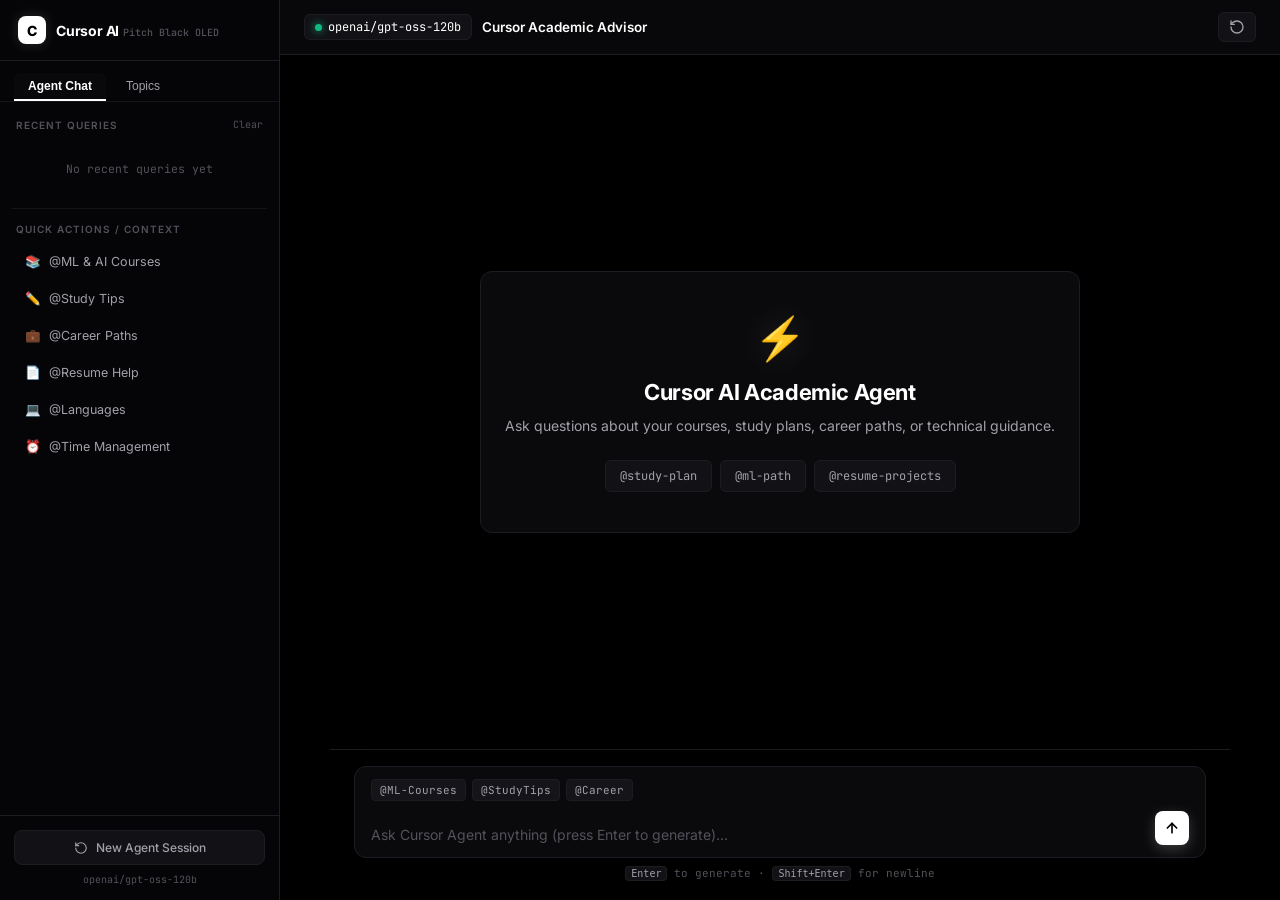
==== commit a88410dd: "Fix Topics tab switching and add categorized topic explorer with search filter" ====
--- a/CHATBOT/templates/index.html
+++ b/CHATBOT/templates/index.html
@@ -86,15 +86,35 @@
   border-bottom: 1px solid var(--border-muted);
 }
 .sidebar-tab {
-  padding: 6px 12px; font-size: 12px; font-weight: 500; color: var(--text-2);
+  padding: 6px 14px; font-size: 12px; font-weight: 500; color: var(--text-2);
   border-radius: 6px 6px 0 0; cursor: pointer; transition: all var(--transition);
-  background: transparent; border: none;
-}
-.sidebar-tab.active { color: #ffffff; background: var(--bg-subtle); border-bottom: 2px solid #ffffff; }
-
-.sidebar-section {
-  flex: 1; padding: 16px 14px; overflow-y: auto;
-}
+  background: transparent; border: none; border-bottom: 2px solid transparent;
+}
+.sidebar-tab:hover { color: #ffffff; }
+.sidebar-tab.active { color: #ffffff; background: var(--bg-subtle); border-bottom: 2px solid #ffffff; font-weight: 600; }
+
+.sidebar-body {
+  flex: 1; overflow: hidden; display: flex; flex-direction: column; min-height: 0;
+}
+.tab-panel {
+  display: none; flex: 1; padding: 14px 12px; overflow-y: auto; flex-direction: column; min-height: 0;
+}
+.tab-panel.active { display: flex; }
+.tab-panel::-webkit-scrollbar { width: 4px; }
+.tab-panel::-webkit-scrollbar-track { background: transparent; }
+.tab-panel::-webkit-scrollbar-thumb { background: var(--border); border-radius: 2px; }
+.tab-panel::-webkit-scrollbar-thumb:hover { background: var(--text-3); }
+
+.topic-search-wrap { margin-bottom: 12px; }
+.topic-search-input {
+  width: 100%; background: #0c0c10; border: 1px solid var(--border);
+  color: #ffffff; padding: 7px 11px; border-radius: var(--radius-sm);
+  font-size: 11.5px; font-family: inherit; outline: none; transition: all var(--transition);
+}
+.topic-search-input:focus { border-color: #ffffff; box-shadow: 0 0 10px rgba(255, 255, 255, 0.12); }
+.topic-search-input::placeholder { color: var(--text-3); font-size: 11px; }
+.topic-group { margin-bottom: 6px; }
+
 .sidebar-label {
   font-size: 10px; font-weight: 600; letter-spacing: 1px;
   text-transform: uppercase; color: var(--text-3); margin-bottom: 10px; padding-left: 4px;
@@ -111,6 +131,37 @@
   background: #121216; border-color: var(--border);
   color: #ffffff; transform: translateX(2px);
 }
+
+/* Recent searches */
+.recent-divider {
+  height: 1px; background: var(--border-muted); margin: 14px 0;
+}
+.recent-item {
+  width: 100%; text-align: left; background: transparent;
+  border: 1px solid transparent; color: var(--text-2);
+  padding: 7px 12px; border-radius: var(--radius-sm); margin-bottom: 3px;
+  font-size: 12px; font-family: inherit; cursor: pointer;
+  display: flex; align-items: center; gap: 8px;
+  transition: all var(--transition); white-space: nowrap;
+  overflow: hidden; text-overflow: ellipsis;
+}
+.recent-item:hover { background: #121216; border-color: var(--border); color: #ffffff; }
+.recent-item .ri-icon { font-size: 11px; flex-shrink: 0; color: var(--text-3); }
+.recent-item .ri-text { overflow: hidden; text-overflow: ellipsis; white-space: nowrap; flex: 1; }
+.recent-empty {
+  font-size: 11.5px; color: var(--text-3); text-align: center;
+  padding: 18px 0; font-family: 'JetBrains Mono', monospace;
+}
+.clear-recent-btn {
+  background: none; border: none; color: var(--text-3); font-size: 10px;
+  cursor: pointer; padding: 2px 4px; border-radius: 4px; transition: color var(--transition);
+  font-family: 'JetBrains Mono', monospace; margin-left: auto;
+}
+.clear-recent-btn:hover { color: #ffffff; }
+.recent-header {
+  display: flex; align-items: center; margin-bottom: 10px;
+}
+.recent-header .sidebar-label { margin-bottom: 0; }
 
 .sidebar-footer {
   padding: 14px; border-top: 1px solid var(--border);
@@ -367,18 +418,83 @@
       </div>
 
       <div class="sidebar-tabs">
-        <button class="sidebar-tab active">Agent Chat</button>
-        <button class="sidebar-tab">Topics</button>
+        <button class="sidebar-tab active" data-tab="chat" id="tabBtnChat">Agent Chat</button>
+        <button class="sidebar-tab" data-tab="topics" id="tabBtnTopics">Topics</button>
       </div>
 
-      <div class="sidebar-section">
-        <p class="sidebar-label">Quick Actions / Context</p>
-        <button class="quick-btn" data-msg="What ML and AI courses should I take in 3rd year engineering?"><span>📚</span> @ML & AI Courses</button>
-        <button class="quick-btn" data-msg="Give me the best study tips for engineering exams."><span>✏️</span> @Study Tips</button>
-        <button class="quick-btn" data-msg="What are the best career paths after a CS engineering degree?"><span>💼</span> @Career Paths</button>
-        <button class="quick-btn" data-msg="How do I build a strong resume as an engineering student?"><span>📄</span> @Resume Help</button>
-        <button class="quick-btn" data-msg="What programming languages should I learn in college?"><span>💻</span> @Languages</button>
-        <button class="quick-btn" data-msg="How can I manage my time better as a student?"><span>⏰</span> @Time Management</button>
+      <div class="sidebar-body">
+        <!-- Panel 1: Agent Chat -->
+        <div class="tab-panel active" id="tab-chat">
+          <div class="recent-header">
+            <p class="sidebar-label">Recent Queries</p>
+            <button class="clear-recent-btn" id="clearRecentBtn" title="Clear query history">Clear</button>
+          </div>
+          <div id="recentList" class="recent-list"></div>
+
+          <div class="recent-divider"></div>
+
+          <p class="sidebar-label">Quick Actions / Context</p>
+          <button class="quick-btn" data-msg="What ML and AI courses should I take in 3rd year engineering?"><span>📚</span> @ML & AI Courses</button>
+          <button class="quick-btn" data-msg="Give me the best study tips for engineering exams."><span>✏️</span> @Study Tips</button>
+          <button class="quick-btn" data-msg="What are the best career paths after a CS engineering degree?"><span>💼</span> @Career Paths</button>
+          <button class="quick-btn" data-msg="How do I build a strong resume as an engineering student?"><span>📄</span> @Resume Help</button>
+          <button class="quick-btn" data-msg="What programming languages should I learn in college?"><span>💻</span> @Languages</button>
+          <button class="quick-btn" data-msg="How can I manage my time better as a student?"><span>⏰</span> @Time Management</button>
+        </div>
+
+        <!-- Panel 2: Topics Explorer -->
+        <div class="tab-panel" id="tab-topics">
+          <div class="topic-search-wrap">
+            <input type="text" id="topicSearchInput" class="topic-search-input" placeholder="Search topics..." autocomplete="off" />
+          </div>
+
+          <div class="topic-group">
+            <p class="sidebar-label">🤖 AI & Data Science</p>
+            <button class="quick-btn" data-msg="What ML and AI courses should I take in 3rd year engineering?"><span>🧠</span> @ML & AI Courses</button>
+            <button class="quick-btn" data-msg="How do I get into Machine Learning and Deep Learning as a beginner?"><span>⚡</span> @Deep Learning Path</button>
+            <button class="quick-btn" data-msg="What math fundamentals do I need to learn for Artificial Intelligence?"><span>📐</span> @Math for AI</button>
+            <button class="quick-btn" data-msg="What are the best open-source AI projects to contribute to as a student?"><span>🌐</span> @AI Open Source</button>
+          </div>
+
+          <div class="recent-divider"></div>
+
+          <div class="topic-group">
+            <p class="sidebar-label">💼 Career & Placements</p>
+            <button class="quick-btn" data-msg="What are the best career paths after a CS engineering degree?"><span>🎯</span> @Career Paths</button>
+            <button class="quick-btn" data-msg="How do I build a strong software engineering resume that passes ATS?"><span>📄</span> @Resume Help</button>
+            <button class="quick-btn" data-msg="How should I prepare for technical coding interviews and DSA rounds?"><span>💡</span> @Coding Interviews</button>
+            <button class="quick-btn" data-msg="How do I find software engineering internships for summer?"><span>💼</span> @Internship Search</button>
+          </div>
+
+          <div class="recent-divider"></div>
+
+          <div class="topic-group">
+            <p class="sidebar-label">📚 Academics & Study Tips</p>
+            <button class="quick-btn" data-msg="Give me the best study tips for engineering exams."><span>✏️</span> @Study Tips</button>
+            <button class="quick-btn" data-msg="How can I manage my time better as an engineering student?"><span>⏰</span> @Time Management</button>
+            <button class="quick-btn" data-msg="How do I maintain a high GPA while building personal coding projects?"><span>📊</span> @GPA & Project Balance</button>
+            <button class="quick-btn" data-msg="How to effectively prepare for semester final exams in one week?"><span>🔥</span> @Exam Sprint Plan</button>
+          </div>
+
+          <div class="recent-divider"></div>
+
+          <div class="topic-group">
+            <p class="sidebar-label">💻 Tech Stack & Projects</p>
+            <button class="quick-btn" data-msg="What programming languages should I learn in college?"><span>💻</span> @Languages to Learn</button>
+            <button class="quick-btn" data-msg="What are top-tier portfolio projects that impress tech recruiters?"><span>🚀</span> @Resume Projects</button>
+            <button class="quick-btn" data-msg="Explain the Full-Stack Web Development roadmap for 2026."><span>🌐</span> @Full Stack Roadmap</button>
+            <button class="quick-btn" data-msg="How should I start learning System Design as a student?"><span>🏗️</span> @System Design Basics</button>
+          </div>
+
+          <div class="recent-divider"></div>
+
+          <div class="topic-group">
+            <p class="sidebar-label">🔬 Research & Higher Studies</p>
+            <button class="quick-btn" data-msg="How do I apply for a Master's (MS in CS) in the US or Europe?"><span>🌍</span> @MS in CS Abroad</button>
+            <button class="quick-btn" data-msg="How can an undergraduate student write and publish a research paper?"><span>📑</span> @Research Papers</button>
+            <button class="quick-btn" data-msg="Should I do competitive programming or focus on building products?"><span>⚔️</span> @CP vs Development</button>
+          </div>
+        </div>
       </div>
 
       <div class="sidebar-footer">
@@ -452,13 +568,13 @@
   <script>
 /* ====== Cursor AI Agent Logic ====== */
 
-const chatMessages = document.getElementById('chatMessages');
-const userInput    = document.getElementById('userInput');
-const sendBtn      = document.getElementById('sendBtn');
-const resetBtn     = document.getElementById('resetBtn');
+const chatMessages   = document.getElementById('chatMessages');
+const userInput      = document.getElementById('userInput');
+const sendBtn        = document.getElementById('sendBtn');
+const resetBtn       = document.getElementById('resetBtn');
 const resetBtnHeader = document.getElementById('resetBtnHeader');
-const menuToggle   = document.getElementById('menuToggle');
-const sidebar      = document.querySelector('.sidebar');
+const menuToggle     = document.getElementById('menuToggle');
+const sidebar        = document.querySelector('.sidebar');
 
 // ---- Sidebar toggle ----
 menuToggle?.addEventListener('click', () => sidebar.classList.toggle('open'));
@@ -470,6 +586,96 @@
   }
 });
 
+// ---- Tab switching ----
+const sidebarTabs = document.querySelectorAll('.sidebar-tab');
+sidebarTabs.forEach(tab => {
+  tab.addEventListener('click', () => {
+    sidebarTabs.forEach(t => t.classList.remove('active'));
+    document.querySelectorAll('.tab-panel').forEach(p => p.classList.remove('active'));
+    tab.classList.add('active');
+    const panelId = 'tab-' + tab.dataset.tab;
+    const targetPanel = document.getElementById(panelId);
+    if (targetPanel) {
+      targetPanel.classList.add('active');
+    }
+    if (tab.dataset.tab === 'chat') renderRecent('recentList');
+  });
+});
+
+// ---- Topic search filter ----
+const topicSearchInput = document.getElementById('topicSearchInput');
+topicSearchInput?.addEventListener('input', (e) => {
+  const query = e.target.value.toLowerCase().trim();
+  const groups = document.querySelectorAll('#tab-topics .topic-group');
+  groups.forEach(group => {
+    let hasVisible = false;
+    const btns = group.querySelectorAll('.quick-btn');
+    btns.forEach(btn => {
+      const match = btn.textContent.toLowerCase().includes(query) || (btn.dataset.msg || '').toLowerCase().includes(query);
+      btn.style.display = match ? 'flex' : 'none';
+      if (match) hasVisible = true;
+    });
+    group.style.display = hasVisible ? 'block' : 'none';
+    const divider = group.nextElementSibling;
+    if (divider && divider.classList.contains('recent-divider')) {
+      divider.style.display = hasVisible ? 'block' : 'none';
+    }
+  });
+});
+
+// ---- Recent Searches (localStorage) ----
+const RECENT_KEY = 'acadbot_recent';
+const MAX_RECENT = 8;
+
+function getRecent() {
+  try { return JSON.parse(localStorage.getItem(RECENT_KEY)) || []; }
+  catch { return []; }
+}
+
+function saveRecent(list) {
+  localStorage.setItem(RECENT_KEY, JSON.stringify(list));
+}
+
+function addRecent(query) {
+  let list = getRecent().filter(q => q !== query);
+  list.unshift(query);
+  if (list.length > MAX_RECENT) list = list.slice(0, MAX_RECENT);
+  saveRecent(list);
+  renderRecent('recentList');
+}
+
+function renderRecent(containerId) {
+  const container = document.getElementById(containerId);
+  if (!container) return;
+  const list = getRecent();
+  if (!list.length) {
+    container.innerHTML = '<p class="recent-empty">No recent queries yet</p>';
+    return;
+  }
+  container.innerHTML = list.map(q =>
+    `<button class="recent-item" data-msg="${q.replace(/"/g, '&quot;')}">
+       <span class="ri-icon">🕐</span>
+       <span class="ri-text">${q.replace(/</g, '&lt;')}</span>
+     </button>`
+  ).join('');
+  container.querySelectorAll('.recent-item').forEach(item => {
+    item.addEventListener('click', () => {
+      userInput.value = item.dataset.msg;
+      sidebar.classList.remove('open');
+      sendMessage();
+    });
+  });
+}
+
+// Clear button
+document.getElementById('clearRecentBtn')?.addEventListener('click', () => {
+  saveRecent([]);
+  renderRecent('recentList');
+});
+
+// Init recent searches
+renderRecent('recentList');
+
 // ---- Auto-resize textarea ----
 userInput.addEventListener('input', () => {
   userInput.style.height = 'auto';
@@ -486,10 +692,16 @@
 
 sendBtn.addEventListener('click', sendMessage);
 
-// ---- Quick topic buttons ----
+// ---- Quick topic buttons (switch to chat tab after sending) ----
 document.querySelectorAll('.quick-btn, .context-chip').forEach(btn => {
   btn.addEventListener('click', () => {
+    if (!btn.dataset.msg) return;
     userInput.value = btn.dataset.msg;
+    // Activate chat tab
+    sidebarTabs.forEach(t => t.classList.remove('active'));
+    document.querySelectorAll('.tab-panel').forEach(p => p.classList.remove('active'));
+    document.querySelector('[data-tab="chat"]')?.classList.add('active');
+    document.getElementById('tab-chat')?.classList.add('active');
     sidebar.classList.remove('open');
     sendMessage();
   });
@@ -523,6 +735,7 @@
   const text = userInput.value.trim();
   if (!text || sendBtn.disabled) return;
 
+  addRecent(text);          // ← save to recent searches
   removeWelcome();
   appendMessage('user', text);
   userInput.value = '';
